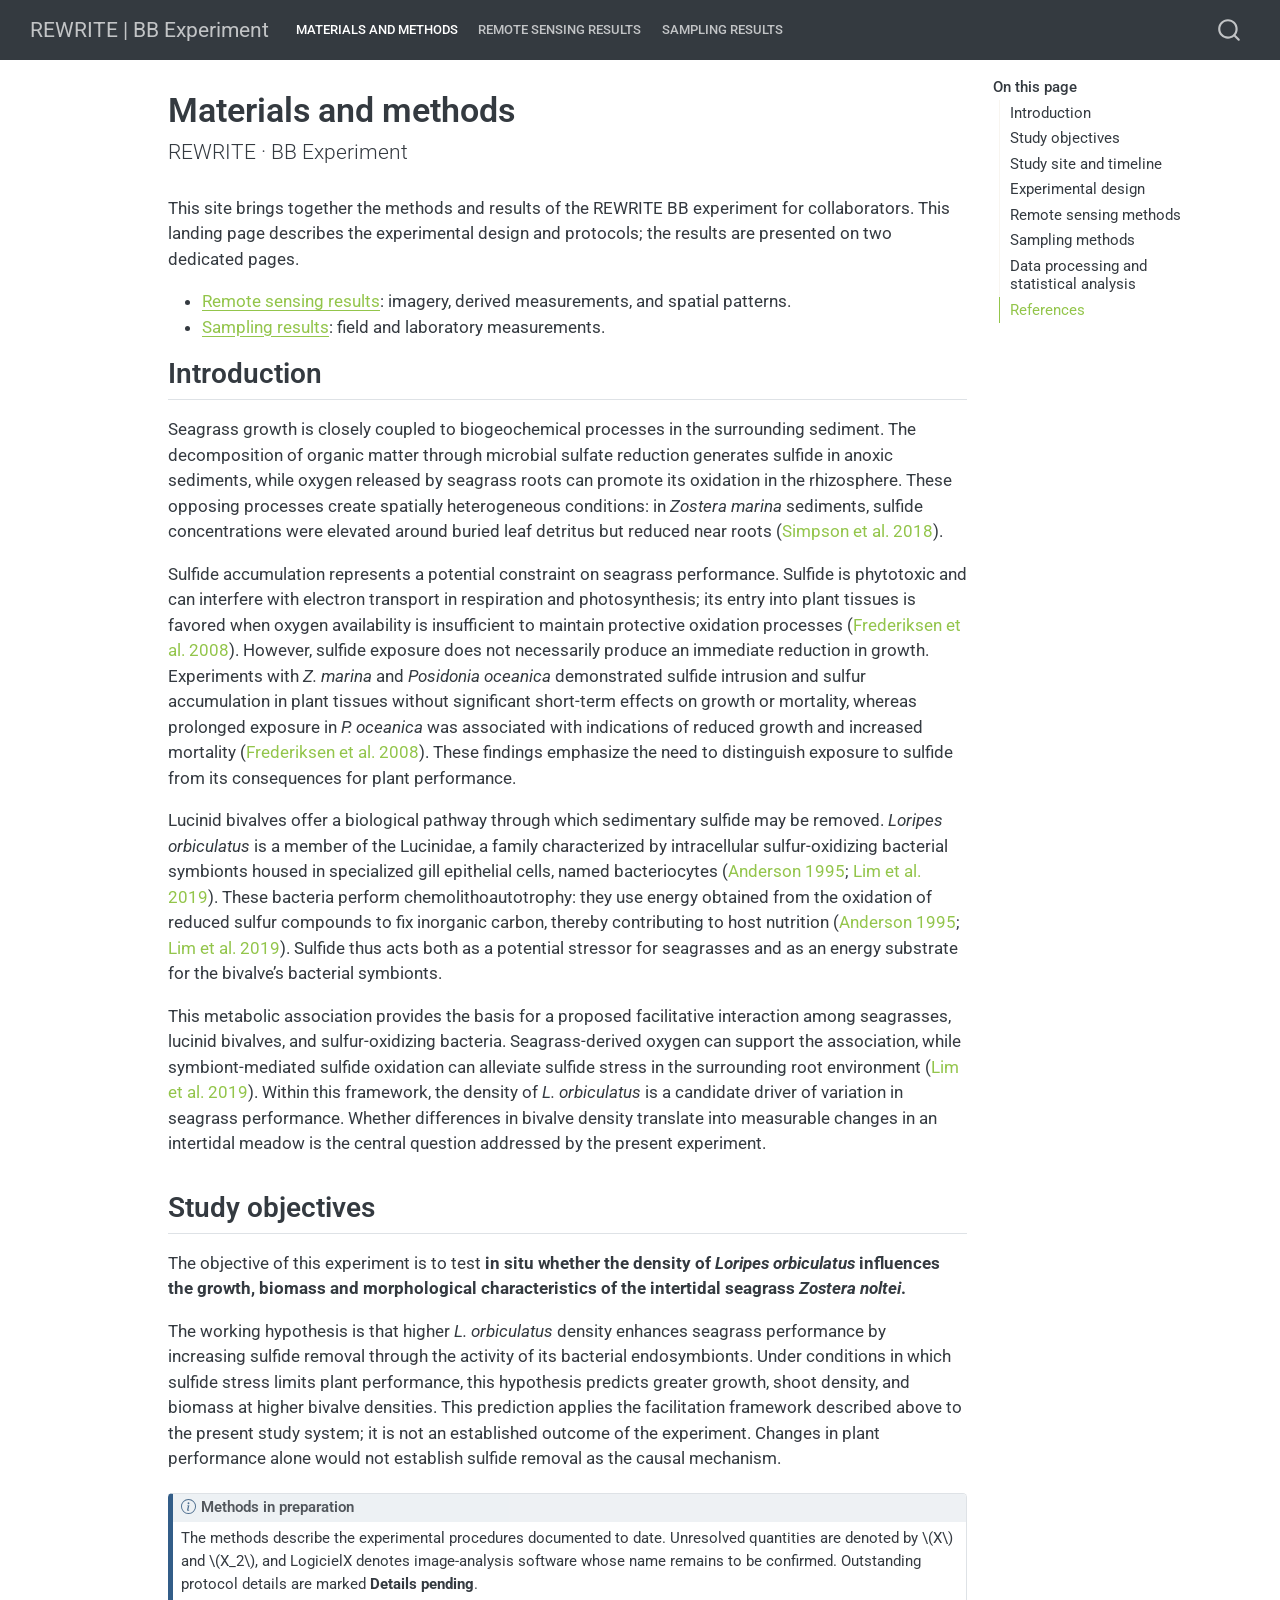
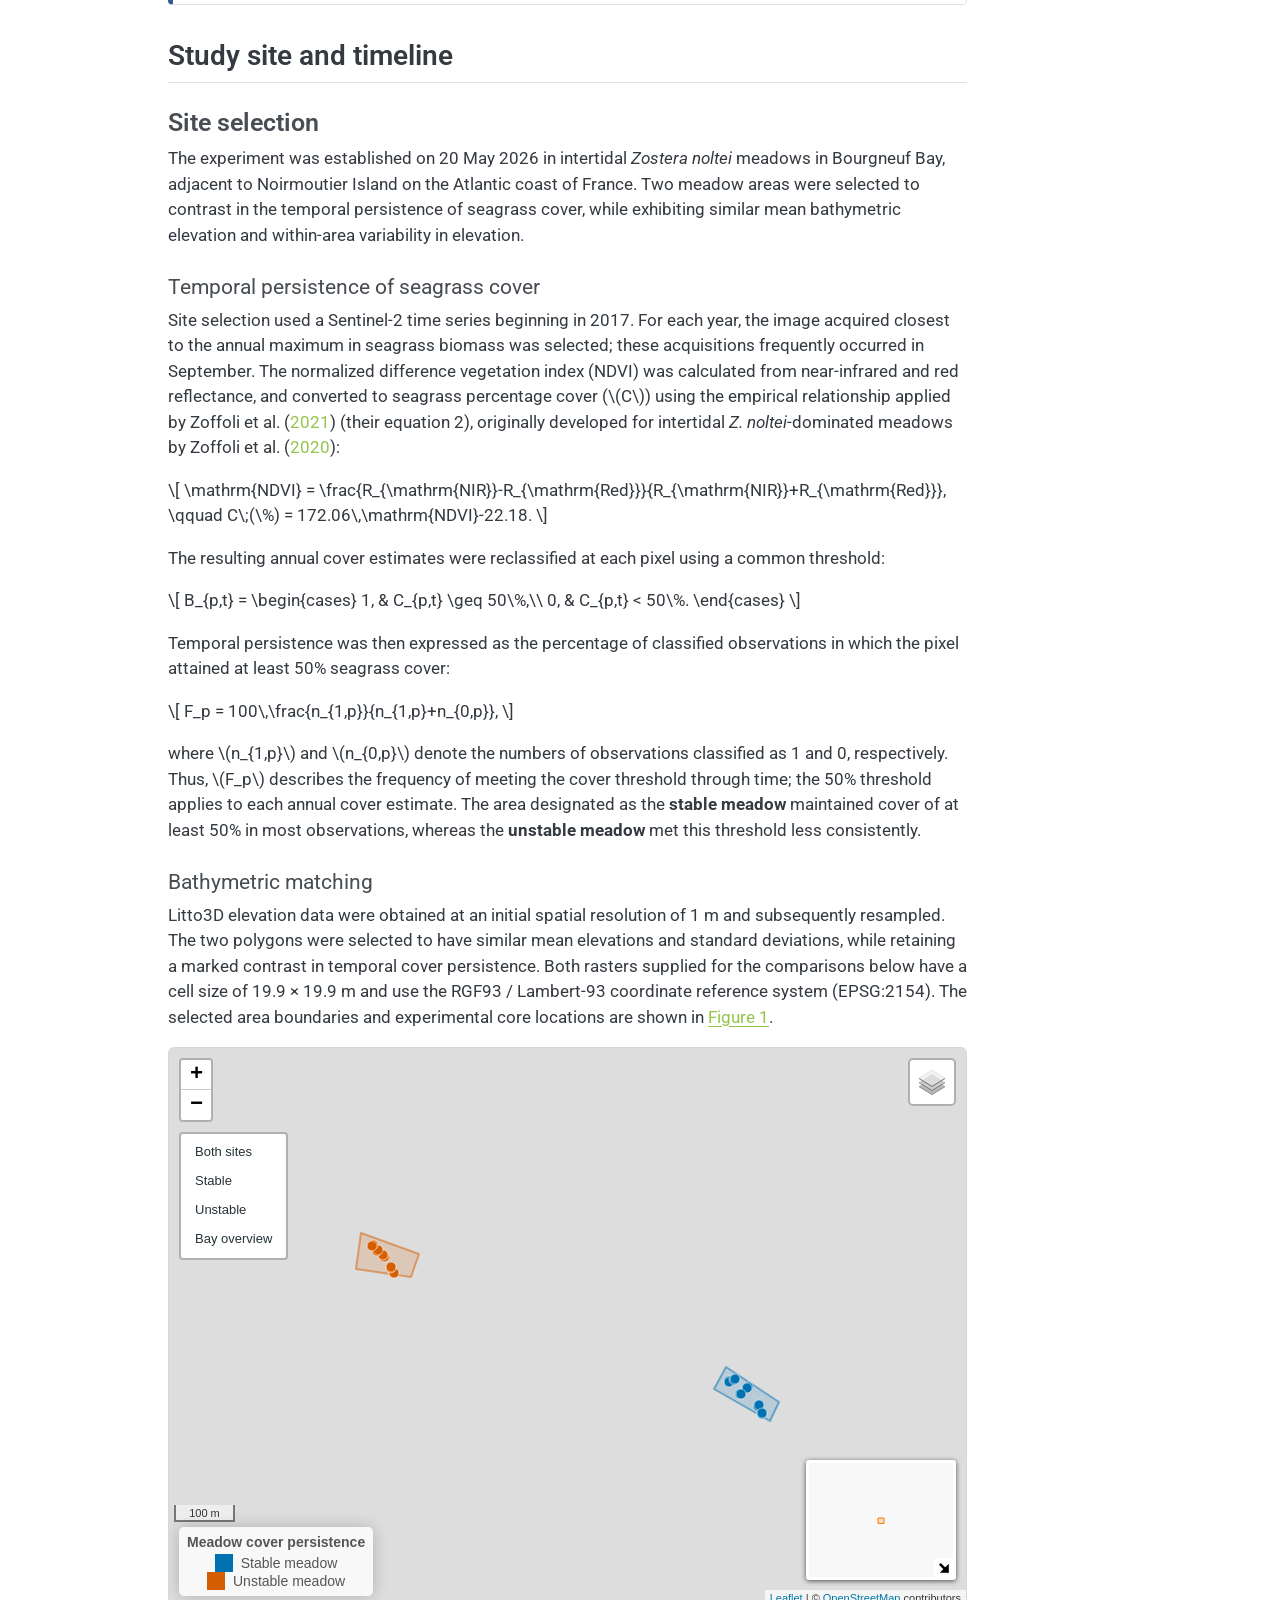
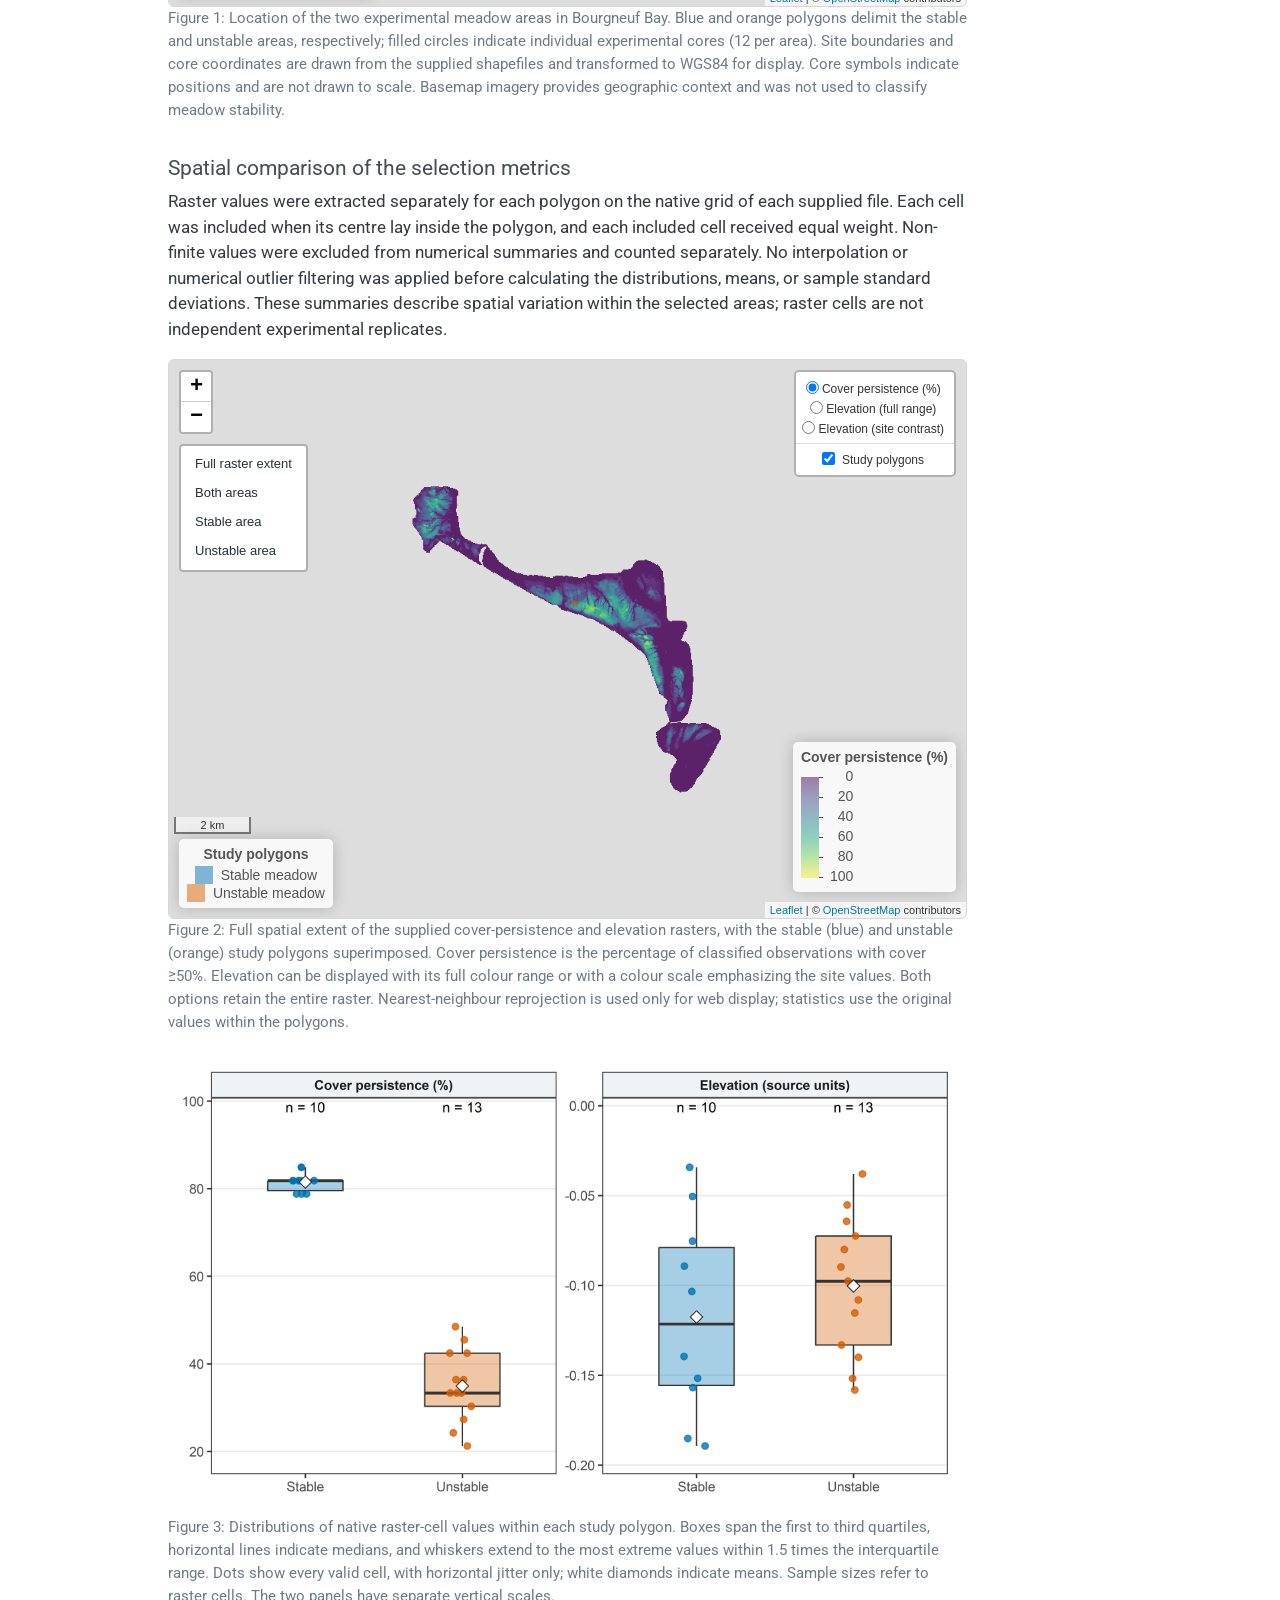
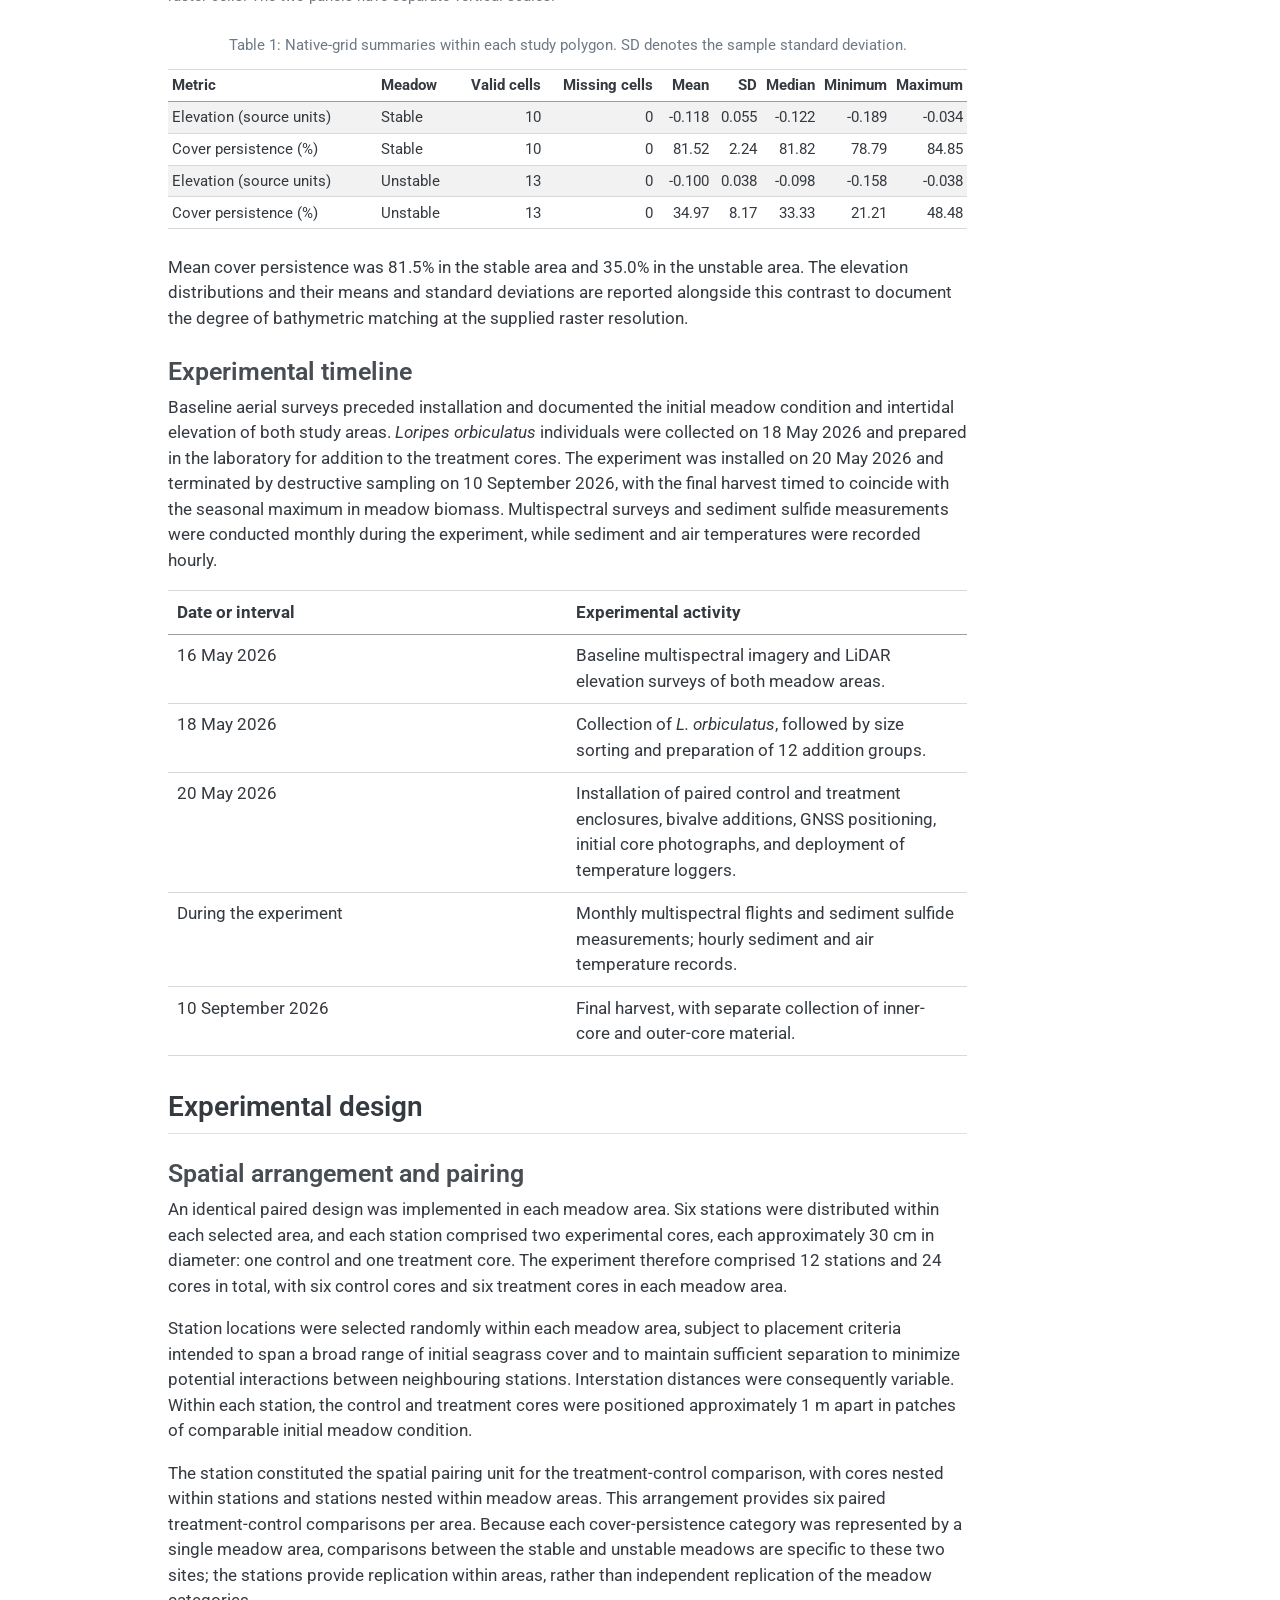
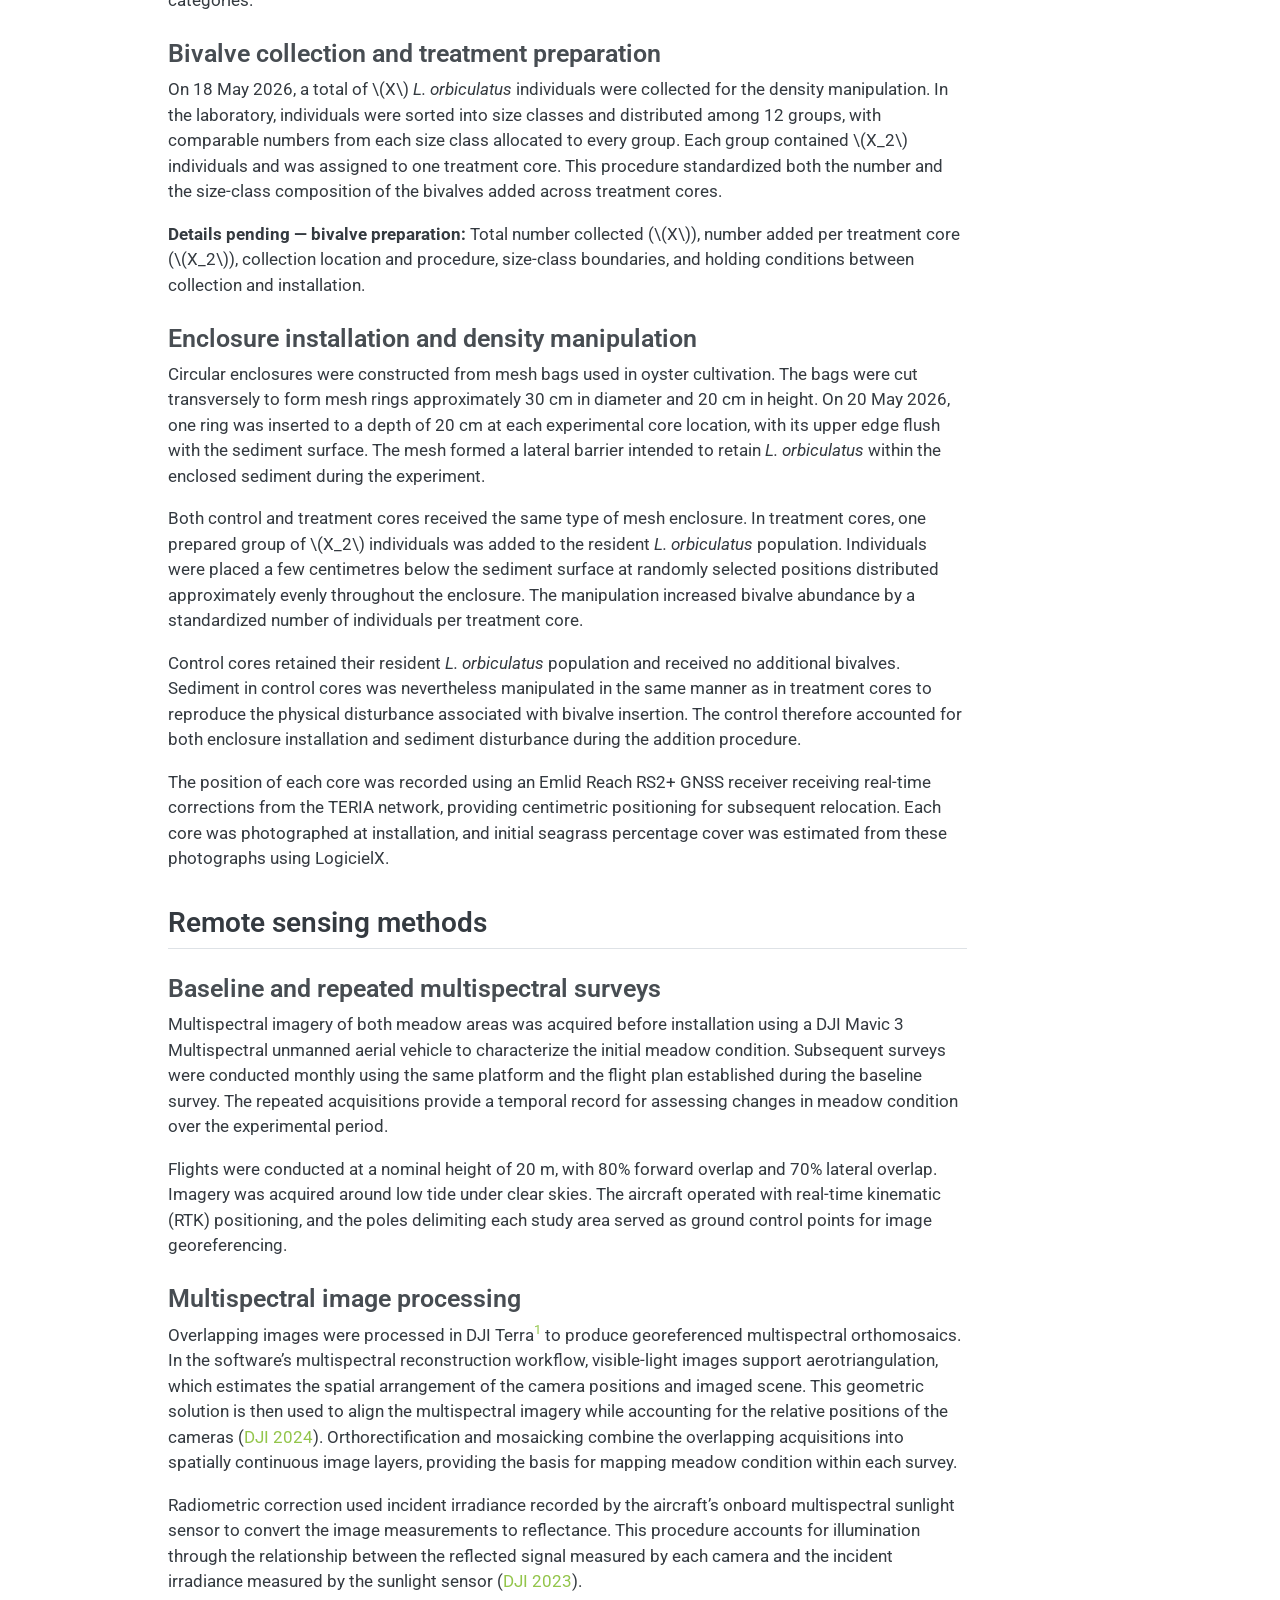
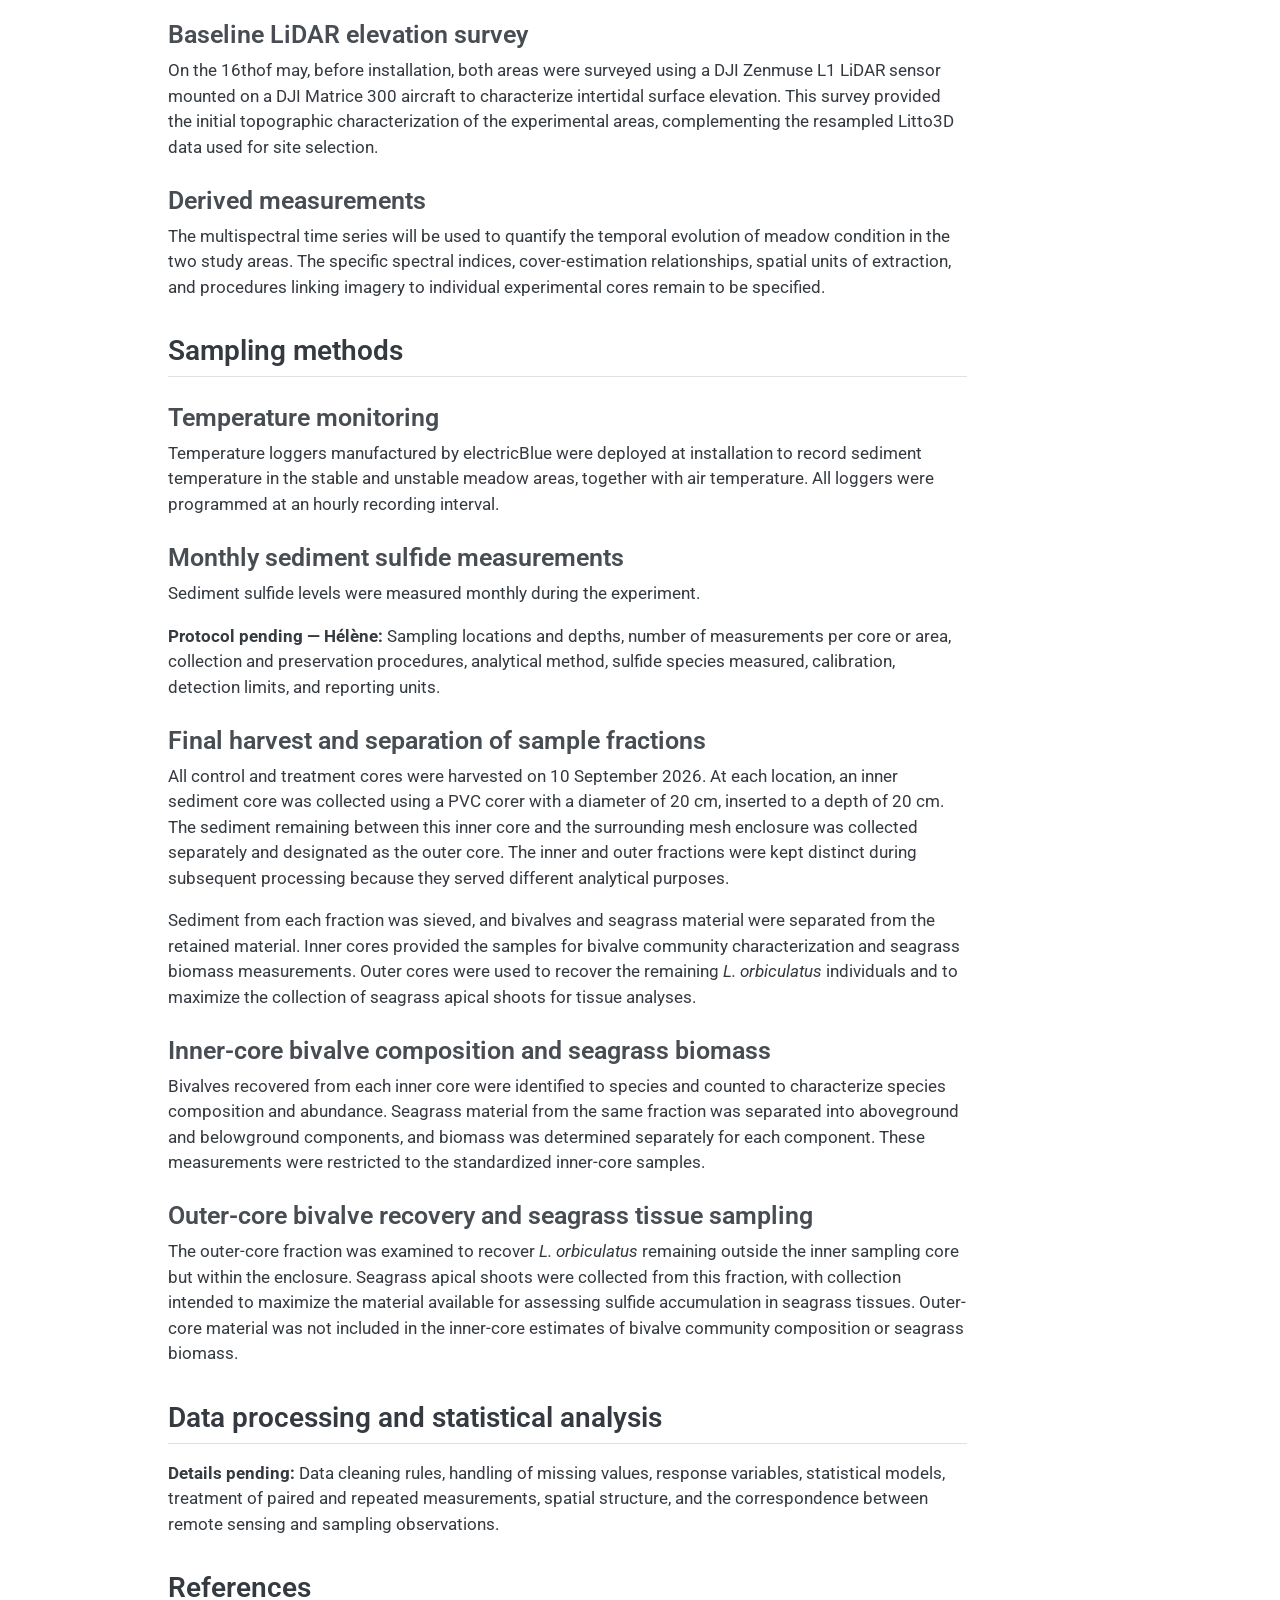
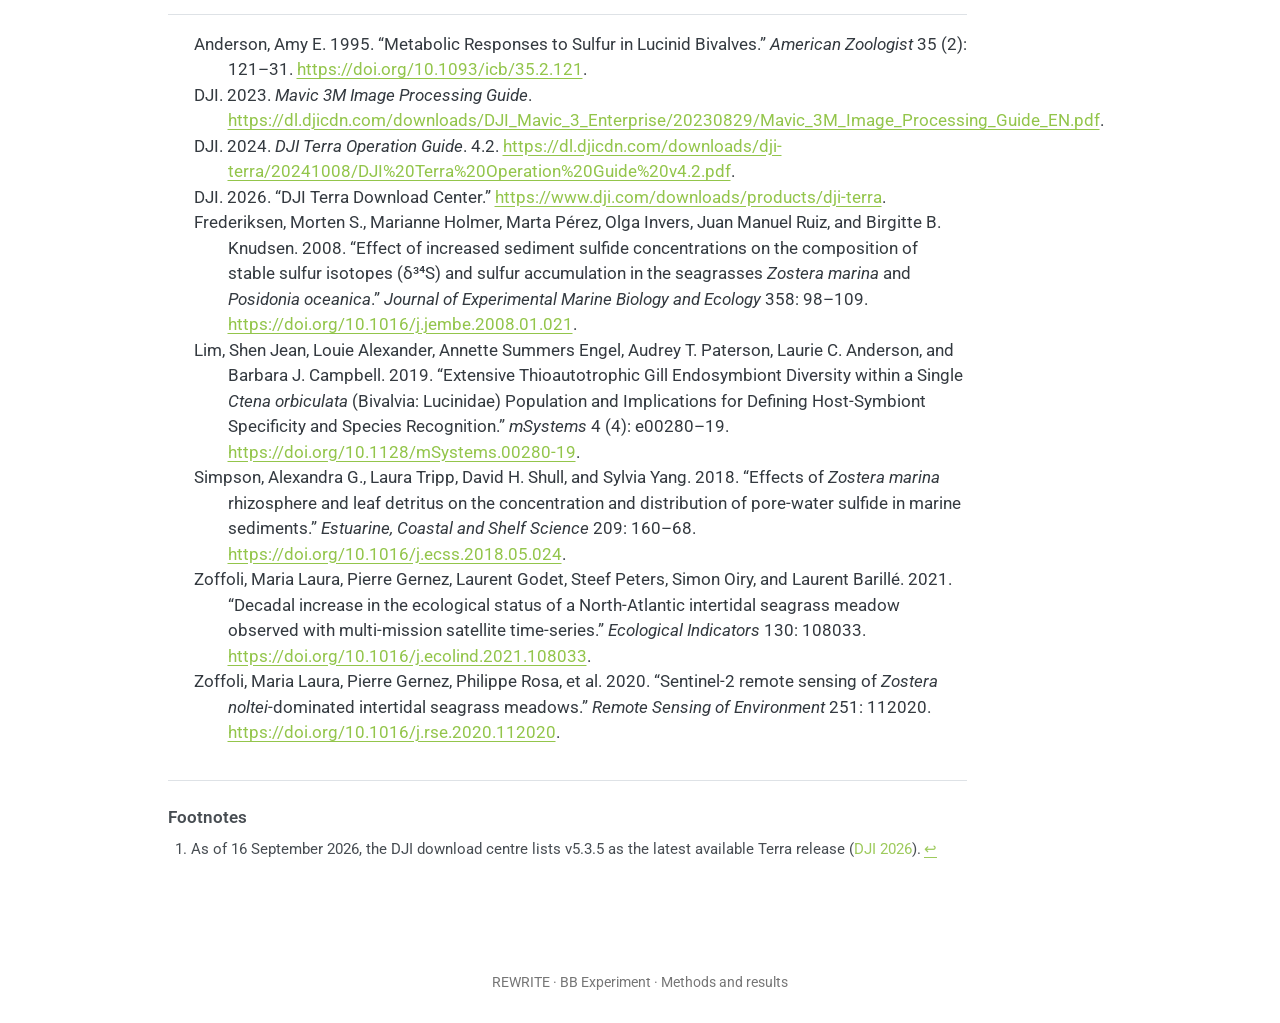
==== docs/index.html @ 961de361 "Add initial project structure and materials for BB Experiment - Created index.qmd for project overvi" ====
<!DOCTYPE html>
<html xmlns="http://www.w3.org/1999/xhtml" lang="en" xml:lang="en"><head>

<meta charset="utf-8">
<meta name="generator" content="quarto-1.10.18">

<meta name="viewport" content="width=device-width, initial-scale=1.0, user-scalable=yes">


<title>Materials and methods – REWRITE | BB Experiment</title>
<style>
/* Default styles provided by pandoc.
** See https://pandoc.org/MANUAL.html#variables-for-html for config info.
*/
span.smallcaps{font-variant: small-caps;}
div.columns{display: flex; gap: 1.5em;}
div.column{flex: auto;}
@media screen {
div.columns{gap: min(4vw, 1.5em);}
div.column{overflow-x: auto;}
}
div.hanging-indent{margin-left: 1.5em; text-indent: -1.5em;}
ul.task-list{list-style: none;}
ul.task-list li input[type="checkbox"] {
  width: 0.8em;
  margin: 0 0.8em 0.2em -1em; /* quarto-specific, see https://github.com/quarto-dev/quarto-cli/issues/4556 */ 
  vertical-align: middle;
}
/* CSS for citations */
div.csl-bib-body { }
div.csl-entry {
  clear: both;
}
.hanging-indent div.csl-entry {
  margin-left:2em;
  text-indent:-2em;
}
div.csl-left-margin {
  min-width:2em;
  float:left;
}
div.csl-right-inline {
  margin-left:2em;
  padding-left:1em;
}
div.csl-indent {
  margin-left: 2em;
}</style>


<script src="site_libs/quarto-nav/quarto-nav.js"></script>
<script src="site_libs/quarto-nav/headroom.min.js"></script>
<script src="site_libs/clipboard/clipboard.min.js"></script>
<script src="site_libs/quarto-search/autocomplete.umd.js"></script>
<script src="site_libs/quarto-search/fuse.min.js"></script>
<script src="site_libs/quarto-search/quarto-search.js"></script>
<meta name="quarto:offset" content="./">
<script src="site_libs/quarto-html/quarto.js" type="module"></script>
<script src="site_libs/quarto-html/tabsets/tabsets.js" type="module"></script>
<script src="site_libs/quarto-html/popper.min.js"></script>
<script src="site_libs/quarto-html/tippy.umd.min.js"></script>
<script src="site_libs/quarto-html/anchor.min.js"></script>
<link href="site_libs/quarto-html/tippy.css" rel="stylesheet">
<link href="site_libs/quarto-html/quarto-syntax-highlighting-64a204ab8560d761af7679ceaba22944.css" rel="stylesheet" id="quarto-text-highlighting-styles">
<script src="site_libs/bootstrap/bootstrap.min.js"></script>
<link href="site_libs/bootstrap/bootstrap-icons.css" rel="stylesheet">
<link href="site_libs/bootstrap/bootstrap-bcaea1afbde5c3fcfe46a7eae4a52071.min.css" rel="stylesheet" append-hash="true" id="quarto-bootstrap" data-mode="light">
<script id="quarto-search-options" type="application/json">{
  "location": "navbar",
  "copy-button": false,
  "collapse-after": 3,
  "panel-placement": "end",
  "type": "overlay",
  "limit": 50,
  "keyboard-shortcut": [
    "f",
    "/",
    "s"
  ],
  "show-item-context": false,
  "language": {
    "search-no-results-text": "No results",
    "search-matching-documents-text": "matching documents",
    "search-copy-link-title": "Copy link to search",
    "search-hide-matches-text": "Hide additional matches",
    "search-more-match-text": "more match in this document",
    "search-more-matches-text": "more matches in this document",
    "search-clear-button-title": "Clear",
    "search-text-placeholder": "",
    "search-detached-cancel-button-title": "Cancel",
    "search-submit-button-title": "Submit",
    "search-label": "Search"
  }
}</script>
<script src="site_libs/htmlwidgets-1.6.4/htmlwidgets.js"></script>

<script src="site_libs/jquery-3.6.0/jquery-3.6.0.min.js"></script>

<link href="site_libs/leaflet-1.3.1/leaflet.css" rel="stylesheet">

<script src="site_libs/leaflet-1.3.1/leaflet.js"></script>

<link href="site_libs/leafletfix-1.0.0/leafletfix.css" rel="stylesheet">

<script src="site_libs/proj4-2.6.2/proj4.min.js"></script>

<script src="site_libs/Proj4Leaflet-1.0.1/proj4leaflet.js"></script>

<link href="site_libs/rstudio_leaflet-1.3.1/rstudio_leaflet.css" rel="stylesheet">

<script src="site_libs/leaflet-binding-2.2.3/leaflet.js"></script>

<script src="site_libs/leaflet-providers-3.0.0/leaflet-providers.js"></script>

<script src="site_libs/leaflet-providers-plugin-2.2.3/leaflet-providers-plugin.js"></script>

<link href="site_libs/leaflet-minimap-3.3.1/Control.MiniMap.min.css" rel="stylesheet">

<script src="site_libs/leaflet-minimap-3.3.1/Control.MiniMap.min.js"></script>

<script src="site_libs/leaflet-minimap-3.3.1/Minimap-binding.js"></script>


  <script src="https://cdnjs.cloudflare.com/polyfill/v3/polyfill.min.js?features=es6"></script>
  <script defer="" src="https://cdn.jsdelivr.net/npm/mathjax@4/tex-chtml.js" type="text/javascript"></script>

<script type="text/javascript">
const typesetMath = (el) => {
  if (window.MathJax) {
    // MathJax Typeset
    window.MathJax.typeset([el]);
  } else if (window.katex) {
    // KaTeX Render
    var mathElements = el.getElementsByClassName("math");
    var macros = [];
    for (var i = 0; i < mathElements.length; i++) {
      var texText = mathElements[i].firstChild;
      if (mathElements[i].tagName == "SPAN" && texText && texText.data) {
        window.katex.render(texText.data, mathElements[i], {
          displayMode: mathElements[i].classList.contains('display'),
          throwOnError: false,
          macros: macros,
          fleqn: false
        });
      }
    }
  }
}
window.Quarto = {
  typesetMath
};
</script>

<link rel="stylesheet" href="styles.css">
</head>

<body class="nav-fixed quarto-light">

<div id="quarto-search-results"></div>
  <header id="quarto-header" class="headroom fixed-top">
    <nav class="navbar navbar-expand-lg " data-bs-theme="dark">
      <div class="navbar-container container-fluid">
      <div class="navbar-brand-container mx-auto">
    <a class="navbar-brand" href="./index.html">
    <span class="navbar-title">REWRITE | BB Experiment</span>
    </a>
  </div>
            <div id="quarto-search" class="" title="Search"></div>
          <button class="navbar-toggler" type="button" data-bs-toggle="collapse" data-bs-target="#navbarCollapse" aria-controls="navbarCollapse" role="menu" aria-expanded="false" aria-label="Toggle navigation" onclick="if (window.quartoToggleHeadroom) { window.quartoToggleHeadroom(); }">
  <span class="navbar-toggler-icon"></span>
</button>
          <div class="collapse navbar-collapse" id="navbarCollapse">
            <ul class="navbar-nav navbar-nav-scroll me-auto">
  <li class="nav-item">
    <a class="nav-link active" href="./index.html" aria-current="page"> 
<span class="menu-text">Materials and methods</span></a>
  </li>  
  <li class="nav-item">
    <a class="nav-link" href="./remote-sensing.html"> 
<span class="menu-text">Remote sensing results</span></a>
  </li>  
  <li class="nav-item">
    <a class="nav-link" href="./sampling.html"> 
<span class="menu-text">Sampling results</span></a>
  </li>  
</ul>
          </div> <!-- /navcollapse -->
            <div class="quarto-navbar-tools">
</div>
      </div> <!-- /container-fluid -->
    </nav>
</header>
<!-- content -->
<div id="quarto-content" class="quarto-container page-columns page-rows-contents page-layout-article page-navbar">
<!-- sidebar -->
<!-- margin-sidebar -->
    <div id="quarto-margin-sidebar" class="sidebar margin-sidebar">
        <nav id="TOC" role="doc-toc" class="toc-active">
    <h2 id="toc-title">On this page</h2>
   
  <ul>
  <li><a href="#introduction" id="toc-introduction" class="nav-link active" data-scroll-target="#introduction">Introduction</a></li>
  <li><a href="#study-objectives" id="toc-study-objectives" class="nav-link" data-scroll-target="#study-objectives">Study objectives</a></li>
  <li><a href="#study-site-and-timeline" id="toc-study-site-and-timeline" class="nav-link" data-scroll-target="#study-site-and-timeline">Study site and timeline</a>
  <ul class="collapse">
  <li><a href="#site-selection" id="toc-site-selection" class="nav-link" data-scroll-target="#site-selection">Site selection</a></li>
  <li><a href="#experimental-timeline" id="toc-experimental-timeline" class="nav-link" data-scroll-target="#experimental-timeline">Experimental timeline</a></li>
  </ul></li>
  <li><a href="#experimental-design" id="toc-experimental-design" class="nav-link" data-scroll-target="#experimental-design">Experimental design</a>
  <ul class="collapse">
  <li><a href="#spatial-arrangement-and-pairing" id="toc-spatial-arrangement-and-pairing" class="nav-link" data-scroll-target="#spatial-arrangement-and-pairing">Spatial arrangement and pairing</a></li>
  <li><a href="#bivalve-collection-and-treatment-preparation" id="toc-bivalve-collection-and-treatment-preparation" class="nav-link" data-scroll-target="#bivalve-collection-and-treatment-preparation">Bivalve collection and treatment preparation</a></li>
  <li><a href="#enclosure-installation-and-density-manipulation" id="toc-enclosure-installation-and-density-manipulation" class="nav-link" data-scroll-target="#enclosure-installation-and-density-manipulation">Enclosure installation and density manipulation</a></li>
  </ul></li>
  <li><a href="#remote-sensing-methods" id="toc-remote-sensing-methods" class="nav-link" data-scroll-target="#remote-sensing-methods">Remote sensing methods</a>
  <ul class="collapse">
  <li><a href="#baseline-and-repeated-multispectral-surveys" id="toc-baseline-and-repeated-multispectral-surveys" class="nav-link" data-scroll-target="#baseline-and-repeated-multispectral-surveys">Baseline and repeated multispectral surveys</a></li>
  <li><a href="#multispectral-image-processing" id="toc-multispectral-image-processing" class="nav-link" data-scroll-target="#multispectral-image-processing">Multispectral image processing</a></li>
  <li><a href="#baseline-lidar-elevation-survey" id="toc-baseline-lidar-elevation-survey" class="nav-link" data-scroll-target="#baseline-lidar-elevation-survey">Baseline LiDAR elevation survey</a></li>
  <li><a href="#derived-measurements" id="toc-derived-measurements" class="nav-link" data-scroll-target="#derived-measurements">Derived measurements</a></li>
  </ul></li>
  <li><a href="#sampling-methods" id="toc-sampling-methods" class="nav-link" data-scroll-target="#sampling-methods">Sampling methods</a>
  <ul class="collapse">
  <li><a href="#temperature-monitoring" id="toc-temperature-monitoring" class="nav-link" data-scroll-target="#temperature-monitoring">Temperature monitoring</a></li>
  <li><a href="#monthly-sediment-sulfide-measurements" id="toc-monthly-sediment-sulfide-measurements" class="nav-link" data-scroll-target="#monthly-sediment-sulfide-measurements">Monthly sediment sulfide measurements</a></li>
  <li><a href="#final-harvest-and-separation-of-sample-fractions" id="toc-final-harvest-and-separation-of-sample-fractions" class="nav-link" data-scroll-target="#final-harvest-and-separation-of-sample-fractions">Final harvest and separation of sample fractions</a></li>
  <li><a href="#inner-core-bivalve-composition-and-seagrass-biomass" id="toc-inner-core-bivalve-composition-and-seagrass-biomass" class="nav-link" data-scroll-target="#inner-core-bivalve-composition-and-seagrass-biomass">Inner-core bivalve composition and seagrass biomass</a></li>
  <li><a href="#outer-core-bivalve-recovery-and-seagrass-tissue-sampling" id="toc-outer-core-bivalve-recovery-and-seagrass-tissue-sampling" class="nav-link" data-scroll-target="#outer-core-bivalve-recovery-and-seagrass-tissue-sampling">Outer-core bivalve recovery and seagrass tissue sampling</a></li>
  </ul></li>
  <li><a href="#data-processing-and-statistical-analysis" id="toc-data-processing-and-statistical-analysis" class="nav-link" data-scroll-target="#data-processing-and-statistical-analysis">Data processing and statistical analysis</a></li>
  <li><a href="#references" id="toc-references" class="nav-link" data-scroll-target="#references">References</a></li>
  </ul>
</nav>
    </div>
<!-- main -->
<main class="content" id="quarto-document-content">

<header id="title-block-header" class="quarto-title-block default">
<div class="quarto-title">
<h1 class="title">Materials and methods</h1>
<p class="subtitle lead">REWRITE · BB Experiment</p>
</div>



<div class="quarto-title-meta">

    
  
    
  </div>
  


</header>


<p>This site brings together the methods and results of the REWRITE BB experiment for collaborators. This landing page describes the experimental design and protocols; the results are presented on two dedicated pages.</p>
<ul>
<li><a href="./remote-sensing.html">Remote sensing results</a>: imagery, derived measurements, and spatial patterns.</li>
<li><a href="./sampling.html">Sampling results</a>: field and laboratory measurements.</li>
</ul>
<section id="introduction" class="level2">
<h2 class="anchored" data-anchor-id="introduction">Introduction</h2>
<p>Seagrass growth is closely coupled to biogeochemical processes in the surrounding sediment. The decomposition of organic matter through microbial sulfate reduction generates sulfide in anoxic sediments, while oxygen released by seagrass roots can promote its oxidation in the rhizosphere. These opposing processes create spatially heterogeneous conditions: in <em>Zostera marina</em> sediments, sulfide concentrations were elevated around buried leaf detritus but reduced near roots <span class="citation" data-cites="Simpson2018">(<a href="#ref-Simpson2018" role="doc-biblioref">Simpson et al. 2018</a>)</span>.</p>
<p>Sulfide accumulation represents a potential constraint on seagrass performance. Sulfide is phytotoxic and can interfere with electron transport in respiration and photosynthesis; its entry into plant tissues is favored when oxygen availability is insufficient to maintain protective oxidation processes <span class="citation" data-cites="Frederiksen2008">(<a href="#ref-Frederiksen2008" role="doc-biblioref">Frederiksen et al. 2008</a>)</span>. However, sulfide exposure does not necessarily produce an immediate reduction in growth. Experiments with <em>Z. marina</em> and <em>Posidonia oceanica</em> demonstrated sulfide intrusion and sulfur accumulation in plant tissues without significant short-term effects on growth or mortality, whereas prolonged exposure in <em>P. oceanica</em> was associated with indications of reduced growth and increased mortality <span class="citation" data-cites="Frederiksen2008">(<a href="#ref-Frederiksen2008" role="doc-biblioref">Frederiksen et al. 2008</a>)</span>. These findings emphasize the need to distinguish exposure to sulfide from its consequences for plant performance.</p>
<p>Lucinid bivalves offer a biological pathway through which sedimentary sulfide may be removed. <em>Loripes orbiculatus</em> is a member of the Lucinidae, a family characterized by intracellular sulfur-oxidizing bacterial symbionts housed in specialized gill epithelial cells, named bacteriocytes <span class="citation" data-cites="Anderson1995 Lim2019">(<a href="#ref-Anderson1995" role="doc-biblioref">Anderson 1995</a>; <a href="#ref-Lim2019" role="doc-biblioref">Lim et al. 2019</a>)</span>. These bacteria perform chemolithoautotrophy: they use energy obtained from the oxidation of reduced sulfur compounds to fix inorganic carbon, thereby contributing to host nutrition <span class="citation" data-cites="Anderson1995 Lim2019">(<a href="#ref-Anderson1995" role="doc-biblioref">Anderson 1995</a>; <a href="#ref-Lim2019" role="doc-biblioref">Lim et al. 2019</a>)</span>. Sulfide thus acts both as a potential stressor for seagrasses and as an energy substrate for the bivalve’s bacterial symbionts.</p>
<p>This metabolic association provides the basis for a proposed facilitative interaction among seagrasses, lucinid bivalves, and sulfur-oxidizing bacteria. Seagrass-derived oxygen can support the association, while symbiont-mediated sulfide oxidation can alleviate sulfide stress in the surrounding root environment <span class="citation" data-cites="Lim2019">(<a href="#ref-Lim2019" role="doc-biblioref">Lim et al. 2019</a>)</span>. Within this framework, the density of <em>L. orbiculatus</em> is a candidate driver of variation in seagrass performance. Whether differences in bivalve density translate into measurable changes in an intertidal meadow is the central question addressed by the present experiment.</p>
</section>
<section id="study-objectives" class="level2">
<h2 class="anchored" data-anchor-id="study-objectives">Study objectives</h2>
<p>The objective of this experiment is to test <strong>in situ whether the density of <em>Loripes orbiculatus</em> influences the growth, biomass and morphological characteristics of the intertidal seagrass <em>Zostera noltei</em>.</strong></p>
<p>The working hypothesis is that higher <em>L. orbiculatus</em> density enhances seagrass performance by increasing sulfide removal through the activity of its bacterial endosymbionts. Under conditions in which sulfide stress limits plant performance, this hypothesis predicts greater growth, shoot density, and biomass at higher bivalve densities. This prediction applies the facilitation framework described above to the present study system; it is not an established outcome of the experiment. Changes in plant performance alone would not establish sulfide removal as the causal mechanism.</p>
<div class="callout callout-style-default callout-note callout-titled">
<div class="callout-header d-flex align-content-center">
<div class="callout-icon-container">
<i class="callout-icon"></i>
</div>
<div class="callout-title-container flex-fill">
<span class="screen-reader-only">Note</span>Methods in preparation
</div>
</div>
<div class="callout-body-container callout-body">
<p>The methods describe the experimental procedures documented to date. Unresolved quantities are denoted by <span class="math inline">\(X\)</span> and <span class="math inline">\(X_2\)</span>, and LogicielX denotes image-analysis software whose name remains to be confirmed. Outstanding protocol details are marked <strong>Details pending</strong>.</p>
</div>
</div>
</section>
<section id="study-site-and-timeline" class="level2">
<h2 class="anchored" data-anchor-id="study-site-and-timeline">Study site and timeline</h2>
<section id="site-selection" class="level3">
<h3 class="anchored" data-anchor-id="site-selection">Site selection</h3>
<p>The experiment was established on 20 May 2026 in intertidal <em>Zostera noltei</em> meadows in Bourgneuf Bay, adjacent to Noirmoutier Island on the Atlantic coast of France. Two meadow areas were selected to contrast in the temporal persistence of seagrass cover, while exhibiting similar mean bathymetric elevation and within-area variability in elevation.</p>
<section id="temporal-persistence-of-seagrass-cover" class="level4">
<h4 class="anchored" data-anchor-id="temporal-persistence-of-seagrass-cover">Temporal persistence of seagrass cover</h4>
<p>Site selection used a Sentinel-2 time series beginning in 2017. For each year, the image acquired closest to the annual maximum in seagrass biomass was selected; these acquisitions frequently occurred in September. The normalized difference vegetation index (NDVI) was calculated from near-infrared and red reflectance, and converted to seagrass percentage cover (<span class="math inline">\(C\)</span>) using the empirical relationship applied by <span class="citation" data-cites="Zoffoli2021">Zoffoli et al. (<a href="#ref-Zoffoli2021" role="doc-biblioref">2021</a>)</span> (their equation 2), originally developed for intertidal <em>Z. noltei</em>-dominated meadows by <span class="citation" data-cites="Zoffoli2020">Zoffoli et al. (<a href="#ref-Zoffoli2020" role="doc-biblioref">2020</a>)</span>:</p>
<p><span class="math display">\[
\mathrm{NDVI} = \frac{R_{\mathrm{NIR}}-R_{\mathrm{Red}}}{R_{\mathrm{NIR}}+R_{\mathrm{Red}}},
\qquad C\;(\%) = 172.06\,\mathrm{NDVI}-22.18.
\]</span></p>
<p>The resulting annual cover estimates were reclassified at each pixel using a common threshold:</p>
<p><span class="math display">\[
B_{p,t} =
\begin{cases}
1, &amp; C_{p,t} \geq 50\%,\\
0, &amp; C_{p,t} &lt; 50\%.
\end{cases}
\]</span></p>
<p>Temporal persistence was then expressed as the percentage of classified observations in which the pixel attained at least 50% seagrass cover:</p>
<p><span class="math display">\[
F_p = 100\,\frac{n_{1,p}}{n_{1,p}+n_{0,p}},
\]</span></p>
<p>where <span class="math inline">\(n_{1,p}\)</span> and <span class="math inline">\(n_{0,p}\)</span> denote the numbers of observations classified as 1 and 0, respectively. Thus, <span class="math inline">\(F_p\)</span> describes the frequency of meeting the cover threshold through time; the 50% threshold applies to each annual cover estimate. The area designated as the <strong>stable meadow</strong> maintained cover of at least 50% in most observations, whereas the <strong>unstable meadow</strong> met this threshold less consistently.</p>
</section>
<section id="bathymetric-matching" class="level4">
<h4 class="anchored" data-anchor-id="bathymetric-matching">Bathymetric matching</h4>
<p>Litto3D elevation data were obtained at an initial spatial resolution of 1 m and subsequently resampled. The two polygons were selected to have similar mean elevations and standard deviations, while retaining a marked contrast in temporal cover persistence. Both rasters supplied for the comparisons below have a cell size of 19.9 × 19.9 m and use the RGF93 / Lambert-93 coordinate reference system (EPSG:2154). The selected area boundaries and experimental core locations are shown in <a href="#fig-study-sites" class="quarto-xref">Figure&nbsp;1</a>.</p>
<div class="cell">
<div id="fig-study-sites" class="cell-output-display quarto-float quarto-figure quarto-figure-center anchored">
<figure class="quarto-float quarto-float-fig figure">
<div aria-describedby="fig-study-sites-caption-0ceaefa1-69ba-4598-a22c-09a6ac19f8ca">
<div id="experiment-site-map" style="width:100%;height:560px;" class="leaflet html-widget"></div>
<script type="application/json" data-for="experiment-site-map">{"x":{"options":{"maxZoom":22,"crs":{"crsClass":"L.CRS.EPSG3857","code":null,"proj4def":null,"projectedBounds":null,"options":{}},"scrollWheelZoom":false},"calls":[{"method":"addProviderTiles","args":["OpenStreetMap",null,"Map",{"errorTileUrl":"","noWrap":false,"detectRetina":false,"maxZoom":22,"maxNativeZoom":19}]},{"method":"addProviderTiles","args":["Esri.WorldImagery",null,"Satellite",{"errorTileUrl":"","noWrap":false,"detectRetina":false,"maxZoom":22,"maxNativeZoom":19}]},{"method":"addPolygons","args":[[[[{"lng":[-2.178902087964893,-2.180084166699358,-2.179965958825911,-2.17872858931193,-2.178902087964893],"lat":[46.96134593817514,46.96146795920579,46.96198845516466,46.96169102890246,46.96134593817514]}]],[[{"lng":[-2.172393028610922,-2.172137547077989,-2.17100122623002,-2.171195697247627,-2.172393028610922],"lat":[46.9597034207078,46.96002753907048,46.95952038916181,46.95923821552843,46.9597034207078]}]]],null,"Meadow areas",{"interactive":true,"className":"","stroke":true,"color":["#D55E00","#0072B2"],"weight":2,"opacity":0.5,"fill":true,"fillColor":["#D55E00","#0072B2"],"fillOpacity":0.16,"smoothFactor":1,"noClip":false},["<strong>Unstable meadow<\/strong><br>Seagrass cover reached at least 50% inconsistently through the Sentinel-2 time series.","<strong>Stable meadow<\/strong><br>Seagrass cover reached at least 50% in most observations of the Sentinel-2 time series."],null,["Unstable meadow","Stable meadow"],{"interactive":false,"permanent":false,"direction":"auto","opacity":1,"offset":[0,0],"textsize":"10px","textOnly":false,"className":"","sticky":true},null]},{"method":"addCircleMarkers","args":[[46.95983356,46.95981844,46.95984133,46.95985525,46.95973292,46.9597249,46.95963084,46.95964147,46.95946362,46.95947471,46.95934435,46.95935788,46.96140081,46.96141214,46.9614822,46.96149194,46.96164254,46.96163528,46.96166669,46.96167572,46.96172779,46.96173793,46.96182282,46.96180951],[-2.17207558,-2.17207044,-2.17196299,-2.17195368,-2.17166456,-2.1716786,-2.17183497,-2.17181964,-2.1714427,-2.17143175,-2.17136803,-2.17135731,-2.17926391,-2.17926461,-2.17932463,-2.17931724,-2.17946273,-2.1794675,-2.17949774,-2.17948881,-2.17962051,-2.17961659,-2.17972377,-2.17972505],5,null,"Cores",{"interactive":true,"className":"","stroke":true,"color":"#ffffff","weight":1,"opacity":0.5,"fill":true,"fillColor":["#0072B2","#0072B2","#0072B2","#0072B2","#0072B2","#0072B2","#0072B2","#0072B2","#0072B2","#0072B2","#0072B2","#0072B2","#D55E00","#D55E00","#D55E00","#D55E00","#D55E00","#D55E00","#D55E00","#D55E00","#D55E00","#D55E00","#D55E00","#D55E00"],"fillOpacity":1},null,null,["<strong>1NS<\/strong><br>Stable meadow<br>Experimental core<br>Latitude: 46.959834<br>Longitude: -2.172076","<strong>1AS<\/strong><br>Stable meadow<br>Experimental core<br>Latitude: 46.959818<br>Longitude: -2.172070","<strong>2NS<\/strong><br>Stable meadow<br>Experimental core<br>Latitude: 46.959841<br>Longitude: -2.171963","<strong>2AS<\/strong><br>Stable meadow<br>Experimental core<br>Latitude: 46.959855<br>Longitude: -2.171954","<strong>3NS<\/strong><br>Stable meadow<br>Experimental core<br>Latitude: 46.959733<br>Longitude: -2.171665","<strong>3AS<\/strong><br>Stable meadow<br>Experimental core<br>Latitude: 46.959725<br>Longitude: -2.171679","<strong>4NS<\/strong><br>Stable meadow<br>Experimental core<br>Latitude: 46.959631<br>Longitude: -2.171835","<strong>4AS<\/strong><br>Stable meadow<br>Experimental core<br>Latitude: 46.959641<br>Longitude: -2.171820","<strong>5AS<\/strong><br>Stable meadow<br>Experimental core<br>Latitude: 46.959464<br>Longitude: -2.171443","<strong>5NS<\/strong><br>Stable meadow<br>Experimental core<br>Latitude: 46.959475<br>Longitude: -2.171432","<strong>6NS<\/strong><br>Stable meadow<br>Experimental core<br>Latitude: 46.959344<br>Longitude: -2.171368","<strong>6AS<\/strong><br>Stable meadow<br>Experimental core<br>Latitude: 46.959358<br>Longitude: -2.171357","<strong>1AU<\/strong><br>Unstable meadow<br>Experimental core<br>Latitude: 46.961401<br>Longitude: -2.179264","<strong>1NU<\/strong><br>Unstable meadow<br>Experimental core<br>Latitude: 46.961412<br>Longitude: -2.179265","<strong>2NU<\/strong><br>Unstable meadow<br>Experimental core<br>Latitude: 46.961482<br>Longitude: -2.179325","<strong>2AU<\/strong><br>Unstable meadow<br>Experimental core<br>Latitude: 46.961492<br>Longitude: -2.179317","<strong>3NU<\/strong><br>Unstable meadow<br>Experimental core<br>Latitude: 46.961643<br>Longitude: -2.179463","<strong>3AU<\/strong><br>Unstable meadow<br>Experimental core<br>Latitude: 46.961635<br>Longitude: -2.179467","<strong>4NU<\/strong><br>Unstable meadow<br>Experimental core<br>Latitude: 46.961667<br>Longitude: -2.179498","<strong>4AU<\/strong><br>Unstable meadow<br>Experimental core<br>Latitude: 46.961676<br>Longitude: -2.179489","<strong>5AU<\/strong><br>Unstable meadow<br>Experimental core<br>Latitude: 46.961728<br>Longitude: -2.179621<br><em>This identifier occurs at more than one location in the source file.<\/em>","<strong>5NU<\/strong><br>Unstable meadow<br>Experimental core<br>Latitude: 46.961738<br>Longitude: -2.179617<br><em>This identifier occurs at more than one location in the source file.<\/em>","<strong>5AU<\/strong><br>Unstable meadow<br>Experimental core<br>Latitude: 46.961823<br>Longitude: -2.179724<br><em>This identifier occurs at more than one location in the source file.<\/em>","<strong>5NU<\/strong><br>Unstable meadow<br>Experimental core<br>Latitude: 46.961810<br>Longitude: -2.179725<br><em>This identifier occurs at more than one location in the source file.<\/em>"],null,["Stable | 1NS","Stable | 1AS","Stable | 2NS","Stable | 2AS","Stable | 3NS","Stable | 3AS","Stable | 4NS","Stable | 4AS","Stable | 5AS","Stable | 5NS","Stable | 6NS","Stable | 6AS","Unstable | 1AU","Unstable | 1NU","Unstable | 2NU","Unstable | 2AU","Unstable | 3NU","Unstable | 3AU","Unstable | 4NU","Unstable | 4AU","Unstable | 5AU","Unstable | 5NU","Unstable | 5AU","Unstable | 5NU"],{"interactive":false,"permanent":false,"direction":"auto","opacity":1,"offset":[0,0],"textsize":"10px","textOnly":false,"className":"","sticky":true},null]},{"method":"addLayersControl","args":[["Map","Satellite"],["Meadow areas","Cores"],{"collapsed":true,"autoZIndex":true,"position":"topright"}]},{"method":"addLegend","args":[{"colors":["#0072B2","#D55E00"],"labels":["Stable meadow","Unstable meadow"],"na_color":null,"na_label":"NA","opacity":1,"position":"bottomleft","type":"unknown","title":"Meadow cover persistence","extra":null,"layerId":null,"className":"info legend","group":null}]},{"method":"addScaleBar","args":[{"maxWidth":100,"metric":true,"imperial":false,"updateWhenIdle":true,"position":"bottomleft"}]},{"method":"addMiniMap","args":[null,"OpenStreetMap","bottomright",150,120,19,19,-5,9,false,false,true,false,false,{"color":"#ff7800","weight":1,"clickable":false},{"color":"#000000","weight":1,"clickable":false,"opacity":0,"fillOpacity":0},{"hideText":"Hide MiniMap","showText":"Show MiniMap"},[]]}],"limits":{"lat":[46.95923821552843,46.96198845516466],"lng":[-2.180084166699358,-2.17100122623002]},"fitBounds":[46.95923821552843,-2.180084166699358,46.96198845516466,-2.17100122623002,[]]},"evals":[],"jsHooks":{"render":[{"code":"function(el, x, data) {\n  return (function(el, x, data) {\n    var map = this;\n    el.setAttribute('role', 'region');\n    el.setAttribute('aria-label', 'Interactive map of the Bourgneuf Bay experimental sites');\n    var control = L.control({position: 'topleft'});\n    control.onAdd = function() {\n      var box = L.DomUtil.create('div', 'site-map-views leaflet-bar');\n      L.DomEvent.disableClickPropagation(box);\n      L.DomEvent.disableScrollPropagation(box);\n      [['Both sites', data.all], ['Stable', data.stable], ['Unstable', data.unstable],\n       ['Bay overview', null]].forEach(function(item) {\n        var button = L.DomUtil.create('button', '', box);\n        button.type = 'button';\n        button.textContent = item[0];\n        button.setAttribute('aria-label', 'Show ' + item[0]);\n        button.onclick = function() {\n          if (item[1]) map.fitBounds(item[1], {padding: [30, 30]});\n          else map.setView(data.center, 10);\n        };\n      });\n      return box;\n    };\n    control.addTo(map);\n  }).call(this.getMap(), el, x, data);\n}","data":{"all":[[46.95923821552843,-2.180084166699358],[46.96198845516466,-2.17100122623002]],"stable":[[46.95923821552843,-2.172393028610922],[46.96002753907048,-2.17100122623002]],"unstable":[[46.96134593817514,-2.180084166699358],[46.96198845516466,-2.17872858931193]],"center":[46.96061333534655,-2.17554269646469]}}]}}</script>
</div>
<figcaption class="quarto-float-caption-bottom quarto-float-caption quarto-float-fig" id="fig-study-sites-caption-0ceaefa1-69ba-4598-a22c-09a6ac19f8ca">
Figure&nbsp;1: Location of the two experimental meadow areas in Bourgneuf Bay. Blue and orange polygons delimit the stable and unstable areas, respectively; filled circles indicate individual experimental cores (12 per area). Site boundaries and core coordinates are drawn from the supplied shapefiles and transformed to WGS84 for display. Core symbols indicate positions and are not drawn to scale. Basemap imagery provides geographic context and was not used to classify meadow stability.
</figcaption>
</figure>
</div>
</div>
</section>
<section id="spatial-comparison-of-the-selection-metrics" class="level4">
<h4 class="anchored" data-anchor-id="spatial-comparison-of-the-selection-metrics">Spatial comparison of the selection metrics</h4>
<p>Raster values were extracted separately for each polygon on the native grid of each supplied file. Each cell was included when its centre lay inside the polygon, and each included cell received equal weight. Non-finite values were excluded from numerical summaries and counted separately. No interpolation or numerical outlier filtering was applied before calculating the distributions, means, or sample standard deviations. These summaries describe spatial variation within the selected areas; raster cells are not independent experimental replicates.</p>
<div class="cell">
<div id="fig-selection-metrics" class="cell-output-display quarto-float quarto-figure quarto-figure-center anchored">
<figure class="quarto-float quarto-float-fig figure">
<div aria-describedby="fig-selection-metrics-caption-0ceaefa1-69ba-4598-a22c-09a6ac19f8ca">
<div id="site-selection-map" style="width:100%;height:560px;" class="leaflet html-widget"></div>
<script type="application/json" data-for="site-selection-map">{"x":{"options":{"maxZoom":22,"crs":{"crsClass":"L.CRS.EPSG3857","code":null,"proj4def":null,"projectedBounds":null,"options":{}},"scrollWheelZoom":false},"calls":[{"method":"addProviderTiles","args":["OpenStreetMap",null,null,{"errorTileUrl":"","noWrap":false,"detectRetina":false,"maxZoom":22,"maxNativeZoom":19}]},{"method":"addRasterImage","args":["[data-uri]",[[46.9931994624033,-2.235990217944938],[46.91358626907969,-2.128259665043025]],null,"Cover persistence (%)",{"tileSize":256,"zIndex":1,"minZoom":0,"opacity":0.85}]},{"method":"addRasterImage","args":["[data-uri]",[[46.99319946207665,-2.235990217801304],[46.91358626875316,-2.128259664900228]],null,"Elevation (full range)",{"tileSize":256,"zIndex":1,"minZoom":0,"opacity":0.85}]},{"method":"addRasterImage","args":["[data-uri]",[[46.99319946207665,-2.235990217801304],[46.91358626875316,-2.128259664900228]],null,"Elevation (site contrast)",{"tileSize":256,"zIndex":1,"minZoom":0,"opacity":0.85}]},{"method":"addPolygons","args":[[[[{"lng":[-2.178902087964893,-2.180084166699358,-2.179965958825911,-2.17872858931193,-2.178902087964893],"lat":[46.96134593817514,46.96146795920579,46.96198845516466,46.96169102890246,46.96134593817514]}]],[[{"lng":[-2.172393028610922,-2.172137547077989,-2.17100122623002,-2.171195697247627,-2.172393028610922],"lat":[46.9597034207078,46.96002753907048,46.95952038916181,46.95923821552843,46.9597034207078]}]]],null,"Study polygons",{"interactive":true,"className":"","stroke":true,"color":["#D55E00","#0072B2"],"weight":3,"opacity":0.5,"fill":false,"fillColor":["#D55E00","#0072B2"],"fillOpacity":0.2,"smoothFactor":1,"noClip":false},["<strong>Unstable meadow<\/strong><br>Cover persistence: 35.0 &plusmn; 8.2%<br>Elevation: -0.100 &plusmn; 0.038 (source units)<br>Valid cells: 13 stability; 13 elevation<br>Values are mean &plusmn; SD.","<strong>Stable meadow<\/strong><br>Cover persistence: 81.5 &plusmn; 2.2%<br>Elevation: -0.118 &plusmn; 0.055 (source units)<br>Valid cells: 10 stability; 10 elevation<br>Values are mean &plusmn; SD."],null,["Unstable meadow","Stable meadow"],{"interactive":false,"permanent":false,"direction":"auto","opacity":1,"offset":[0,0],"textsize":"10px","textOnly":false,"className":"","sticky":true},null]},{"method":"addLegend","args":[{"colors":["#440154 , #440154 0%, #414487 20%, #2A788E 40%, #22A884 60%, #7AD151 80%, #FDE725 100%, #FDE725 "],"labels":["0","20","40","60","80","100"],"na_color":null,"na_label":"NA","opacity":0.5,"position":"bottomright","type":"numeric","title":"Cover persistence (%)","extra":{"p_1":0,"p_n":1},"layerId":null,"className":"info legend selection-legend-stability","group":null}]},{"method":"addLegend","args":[{"colors":["#FFFFD9 , #F6FBC4 6.58310965495271%, #C6E8B4 25.2661134748392%, #63C1C0 43.9491172947257%, #1D90C0 62.6321211146121%, #26499E 81.3151249344986%, #081D58 99.9981287543851%, #081D58 "],"labels":["-50,000","-40,000","-30,000","-20,000","-10,000","0"],"na_color":null,"na_label":"NA","opacity":0.5,"position":"bottomright","type":"numeric","title":"Elevation: full range<br>(source units)","extra":{"p_1":0.06583109654952711,"p_n":0.9999812875438512},"layerId":null,"className":"info legend selection-legend-elevation-full","group":null}]},{"method":"addLegend","args":[{"colors":["#FFFFD9","#C7E9B4","#41B6C4","#225EA8","#081D58"],"labels":["&le; -0.189","-0.151","-0.112","-0.073","&ge; -0.034"],"na_color":null,"na_label":"NA","opacity":0.85,"position":"bottomright","type":"unknown","title":"Elevation: site contrast<br>(source units; saturated)","extra":null,"layerId":null,"className":"info legend selection-legend-elevation-detail","group":null}]},{"method":"addLegend","args":[{"colors":["#0072B2","#D55E00"],"labels":["Stable meadow","Unstable meadow"],"na_color":null,"na_label":"NA","opacity":0.5,"position":"bottomleft","type":"unknown","title":"Study polygons","extra":null,"layerId":null,"className":"info legend","group":null}]},{"method":"addScaleBar","args":[{"maxWidth":100,"metric":true,"imperial":false,"updateWhenIdle":true,"position":"bottomleft"}]},{"method":"addLayersControl","args":[["Cover persistence (%)","Elevation (full range)","Elevation (site contrast)"],"Study polygons",{"collapsed":false,"autoZIndex":true,"position":"topright"}]},{"method":"hideGroup","args":["Elevation (full range)"]},{"method":"hideGroup","args":["Elevation (site contrast)"]}],"limits":{"lat":[46.91358626875316,46.9931994624033],"lng":[-2.235990217944938,-2.128259664900228]},"fitBounds":[46.91358626875317,-2.235990217944938,46.9931994624033,-2.128259664900228,[]]},"evals":[],"jsHooks":{"render":[{"code":"function(el, x, data) {\n  return (function(el, x, data) {\n    var map = this;\n    el.setAttribute('role', 'region');\n    el.setAttribute('aria-label', 'Site-selection metrics: cover persistence and elevation');\n    var control = L.control({position:'topleft'});\n    control.onAdd = function() {\n      var box = L.DomUtil.create('div', 'site-map-views leaflet-bar');\n      L.DomEvent.disableClickPropagation(box);\n      L.DomEvent.disableScrollPropagation(box);\n      [['Full raster extent', data.extent], ['Both areas', data.all], ['Stable area', data.stable], ['Unstable area', data.unstable]].forEach(function(item) {\n        var button = L.DomUtil.create('button', '', box);\n        button.type = 'button'; button.textContent = item[0];\n        button.onclick = function() {map.fitBounds(item[1], {padding:[35,35]});};\n      });\n      return box;\n    };\n    control.addTo(map);\n    var legends = ['selection-legend-stability', 'selection-legend-elevation-full', 'selection-legend-elevation-detail'];\n    function showLegend(name) {\n      legends.forEach(function(cls, i) {\n        el.querySelector('.' + cls).style.display = data.groups[i] === name ? '' : 'none';\n      });\n      el.querySelectorAll('.leaflet-image-layer').forEach(function(img) {img.style.imageRendering = 'pixelated';});\n    }\n    map.on('baselayerchange', function(e) {showLegend(e.name);});\n    showLegend(data.groups[0]);\n    el.querySelectorAll('.leaflet-image-layer').forEach(function(img) {img.style.imageRendering = 'pixelated';});\n  }).call(this.getMap(), el, x, data);\n}","data":{"extent":[[46.91358626875317,-2.235990217944938],[46.9931994624033,-2.128259664900228]],"groups":["Cover persistence (%)","Elevation (full range)","Elevation (site contrast)"],"all":[[46.95923821552843,-2.180084166699358],[46.96198845516466,-2.17100122623002]],"stable":[[46.95923821552843,-2.172393028610922],[46.96002753907048,-2.17100122623002]],"unstable":[[46.96134593817514,-2.180084166699358],[46.96198845516466,-2.17872858931193]]}}]}}</script>
</div>
<figcaption class="quarto-float-caption-bottom quarto-float-caption quarto-float-fig" id="fig-selection-metrics-caption-0ceaefa1-69ba-4598-a22c-09a6ac19f8ca">
Figure&nbsp;2: Full spatial extent of the supplied cover-persistence and elevation rasters, with the stable (blue) and unstable (orange) study polygons superimposed. Cover persistence is the percentage of classified observations with cover ≥50%. Elevation can be displayed with its full colour range or with a colour scale emphasizing the site values. Both options retain the entire raster. Nearest-neighbour reprojection is used only for web display; statistics use the original values within the polygons.
</figcaption>
</figure>
</div>
</div>
<div class="cell">
<div class="cell-output-display">
<div id="fig-selection-distributions" class="quarto-float quarto-figure quarto-figure-center anchored" alt="Two box-plot panels compare cover persistence and elevation between stable and unstable meadow polygons. Individual raster-cell values and group means are shown.">
<figure class="quarto-float quarto-float-fig figure">
<div aria-describedby="fig-selection-distributions-caption-0ceaefa1-69ba-4598-a22c-09a6ac19f8ca">
<img src="index_files/figure-html/fig-selection-distributions-1.png" class="img-fluid figure-img" alt="Two box-plot panels compare cover persistence and elevation between stable and unstable meadow polygons. Individual raster-cell values and group means are shown." width="2400">
</div>
<figcaption class="quarto-float-caption-bottom quarto-float-caption quarto-float-fig" id="fig-selection-distributions-caption-0ceaefa1-69ba-4598-a22c-09a6ac19f8ca">
Figure&nbsp;3: Distributions of native raster-cell values within each study polygon. Boxes span the first to third quartiles, horizontal lines indicate medians, and whiskers extend to the most extreme values within 1.5 times the interquartile range. Dots show every valid cell, with horizontal jitter only; white diamonds indicate means. Sample sizes refer to raster cells. The two panels have separate vertical scales.
</figcaption>
</figure>
</div>
</div>
</div>
<div class="cell">
<div id="tbl-selection-summary" class="cell quarto-float quarto-figure quarto-figure-center anchored">
<figure class="quarto-float quarto-float-tbl figure">
<figcaption class="quarto-float-caption-top quarto-float-caption quarto-float-tbl" id="tbl-selection-summary-caption-0ceaefa1-69ba-4598-a22c-09a6ac19f8ca">
Table&nbsp;1: Native-grid summaries within each study polygon. SD denotes the sample standard deviation.
</figcaption>
<div aria-describedby="tbl-selection-summary-caption-0ceaefa1-69ba-4598-a22c-09a6ac19f8ca">
<div class="cell-output-display">
<table class="cell caption-top table table-sm table-striped small">
<colgroup>
<col style="width: 26%">
<col style="width: 9%">
<col style="width: 12%">
<col style="width: 14%">
<col style="width: 7%">
<col style="width: 6%">
<col style="width: 7%">
<col style="width: 8%">
<col style="width: 8%">
</colgroup>
<thead>
<tr class="header">
<th style="text-align: left;">Metric</th>
<th style="text-align: left;">Meadow</th>
<th style="text-align: right;">Valid cells</th>
<th style="text-align: right;">Missing cells</th>
<th style="text-align: right;">Mean</th>
<th style="text-align: right;">SD</th>
<th style="text-align: right;">Median</th>
<th style="text-align: right;">Minimum</th>
<th style="text-align: right;">Maximum</th>
</tr>
</thead>
<tbody>
<tr class="odd">
<td style="text-align: left;">Elevation (source units)</td>
<td style="text-align: left;">Stable</td>
<td style="text-align: right;">10</td>
<td style="text-align: right;">0</td>
<td style="text-align: right;">-0.118</td>
<td style="text-align: right;">0.055</td>
<td style="text-align: right;">-0.122</td>
<td style="text-align: right;">-0.189</td>
<td style="text-align: right;">-0.034</td>
</tr>
<tr class="even">
<td style="text-align: left;">Cover persistence (%)</td>
<td style="text-align: left;">Stable</td>
<td style="text-align: right;">10</td>
<td style="text-align: right;">0</td>
<td style="text-align: right;">81.52</td>
<td style="text-align: right;">2.24</td>
<td style="text-align: right;">81.82</td>
<td style="text-align: right;">78.79</td>
<td style="text-align: right;">84.85</td>
</tr>
<tr class="odd">
<td style="text-align: left;">Elevation (source units)</td>
<td style="text-align: left;">Unstable</td>
<td style="text-align: right;">13</td>
<td style="text-align: right;">0</td>
<td style="text-align: right;">-0.100</td>
<td style="text-align: right;">0.038</td>
<td style="text-align: right;">-0.098</td>
<td style="text-align: right;">-0.158</td>
<td style="text-align: right;">-0.038</td>
</tr>
<tr class="even">
<td style="text-align: left;">Cover persistence (%)</td>
<td style="text-align: left;">Unstable</td>
<td style="text-align: right;">13</td>
<td style="text-align: right;">0</td>
<td style="text-align: right;">34.97</td>
<td style="text-align: right;">8.17</td>
<td style="text-align: right;">33.33</td>
<td style="text-align: right;">21.21</td>
<td style="text-align: right;">48.48</td>
</tr>
</tbody>
</table>
</div>
</div>
</figure>
</div>
</div>
<p>Mean cover persistence was 81.5% in the stable area and 35.0% in the unstable area. The elevation distributions and their means and standard deviations are reported alongside this contrast to document the degree of bathymetric matching at the supplied raster resolution.</p>
</section>
</section>
<section id="experimental-timeline" class="level3">
<h3 class="anchored" data-anchor-id="experimental-timeline">Experimental timeline</h3>
<p>Baseline aerial surveys preceded installation and documented the initial meadow condition and intertidal elevation of both study areas. <em>Loripes orbiculatus</em> individuals were collected on 18 May 2026 and prepared in the laboratory for addition to the treatment cores. The experiment was installed on 20 May 2026 and terminated by destructive sampling on 10 September 2026, with the final harvest timed to coincide with the seasonal maximum in meadow biomass. Multispectral surveys and sediment sulfide measurements were conducted monthly during the experiment, while sediment and air temperatures were recorded hourly.</p>
<table class="caption-top table">
<colgroup>
<col style="width: 50%">
<col style="width: 50%">
</colgroup>
<thead>
<tr class="header">
<th style="text-align: left;">Date or interval</th>
<th style="text-align: left;">Experimental activity</th>
</tr>
</thead>
<tbody>
<tr class="odd">
<td style="text-align: left;">16 May 2026</td>
<td style="text-align: left;">Baseline multispectral imagery and LiDAR elevation surveys of both meadow areas.</td>
</tr>
<tr class="even">
<td style="text-align: left;">18 May 2026</td>
<td style="text-align: left;">Collection of <em>L. orbiculatus</em>, followed by size sorting and preparation of 12 addition groups.</td>
</tr>
<tr class="odd">
<td style="text-align: left;">20 May 2026</td>
<td style="text-align: left;">Installation of paired control and treatment enclosures, bivalve additions, GNSS positioning, initial core photographs, and deployment of temperature loggers.</td>
</tr>
<tr class="even">
<td style="text-align: left;">During the experiment</td>
<td style="text-align: left;">Monthly multispectral flights and sediment sulfide measurements; hourly sediment and air temperature records.</td>
</tr>
<tr class="odd">
<td style="text-align: left;">10 September 2026</td>
<td style="text-align: left;">Final harvest, with separate collection of inner-core and outer-core material.</td>
</tr>
</tbody>
</table>
</section>
</section>
<section id="experimental-design" class="level2">
<h2 class="anchored" data-anchor-id="experimental-design">Experimental design</h2>
<section id="spatial-arrangement-and-pairing" class="level3">
<h3 class="anchored" data-anchor-id="spatial-arrangement-and-pairing">Spatial arrangement and pairing</h3>
<p>An identical paired design was implemented in each meadow area. Six stations were distributed within each selected area, and each station comprised two experimental cores, each approximately 30 cm in diameter: one control and one treatment core. The experiment therefore comprised 12 stations and 24 cores in total, with six control cores and six treatment cores in each meadow area.</p>
<p>Station locations were selected randomly within each meadow area, subject to placement criteria intended to span a broad range of initial seagrass cover and to maintain sufficient separation to minimize potential interactions between neighbouring stations. Interstation distances were consequently variable. Within each station, the control and treatment cores were positioned approximately 1 m apart in patches of comparable initial meadow condition.</p>
<p>The station constituted the spatial pairing unit for the treatment-control comparison, with cores nested within stations and stations nested within meadow areas. This arrangement provides six paired treatment-control comparisons per area. Because each cover-persistence category was represented by a single meadow area, comparisons between the stable and unstable meadows are specific to these two sites; the stations provide replication within areas, rather than independent replication of the meadow categories.</p>
</section>
<section id="bivalve-collection-and-treatment-preparation" class="level3">
<h3 class="anchored" data-anchor-id="bivalve-collection-and-treatment-preparation">Bivalve collection and treatment preparation</h3>
<p>On 18 May 2026, a total of <span class="math inline">\(X\)</span> <em>L. orbiculatus</em> individuals were collected for the density manipulation. In the laboratory, individuals were sorted into size classes and distributed among 12 groups, with comparable numbers from each size class allocated to every group. Each group contained <span class="math inline">\(X_2\)</span> individuals and was assigned to one treatment core. This procedure standardized both the number and the size-class composition of the bivalves added across treatment cores.</p>
<p><strong>Details pending — bivalve preparation:</strong> Total number collected (<span class="math inline">\(X\)</span>), number added per treatment core (<span class="math inline">\(X_2\)</span>), collection location and procedure, size-class boundaries, and holding conditions between collection and installation.</p>
</section>
<section id="enclosure-installation-and-density-manipulation" class="level3">
<h3 class="anchored" data-anchor-id="enclosure-installation-and-density-manipulation">Enclosure installation and density manipulation</h3>
<p>Circular enclosures were constructed from mesh bags used in oyster cultivation. The bags were cut transversely to form mesh rings approximately 30 cm in diameter and 20 cm in height. On 20 May 2026, one ring was inserted to a depth of 20 cm at each experimental core location, with its upper edge flush with the sediment surface. The mesh formed a lateral barrier intended to retain <em>L. orbiculatus</em> within the enclosed sediment during the experiment.</p>
<p>Both control and treatment cores received the same type of mesh enclosure. In treatment cores, one prepared group of <span class="math inline">\(X_2\)</span> individuals was added to the resident <em>L. orbiculatus</em> population. Individuals were placed a few centimetres below the sediment surface at randomly selected positions distributed approximately evenly throughout the enclosure. The manipulation increased bivalve abundance by a standardized number of individuals per treatment core.</p>
<p>Control cores retained their resident <em>L. orbiculatus</em> population and received no additional bivalves. Sediment in control cores was nevertheless manipulated in the same manner as in treatment cores to reproduce the physical disturbance associated with bivalve insertion. The control therefore accounted for both enclosure installation and sediment disturbance during the addition procedure.</p>
<p>The position of each core was recorded using an Emlid Reach RS2+ GNSS receiver receiving real-time corrections from the TERIA network, providing centimetric positioning for subsequent relocation. Each core was photographed at installation, and initial seagrass percentage cover was estimated from these photographs using LogicielX.</p>
</section>
</section>
<section id="remote-sensing-methods" class="level2">
<h2 class="anchored" data-anchor-id="remote-sensing-methods">Remote sensing methods</h2>
<section id="baseline-and-repeated-multispectral-surveys" class="level3">
<h3 class="anchored" data-anchor-id="baseline-and-repeated-multispectral-surveys">Baseline and repeated multispectral surveys</h3>
<p>Multispectral imagery of both meadow areas was acquired before installation using a DJI Mavic 3 Multispectral unmanned aerial vehicle to characterize the initial meadow condition. Subsequent surveys were conducted monthly using the same platform and the flight plan established during the baseline survey. The repeated acquisitions provide a temporal record for assessing changes in meadow condition over the experimental period.</p>
<p>Flights were conducted at a nominal height of 20 m, with 80% forward overlap and 70% lateral overlap. Imagery was acquired around low tide under clear skies. The aircraft operated with real-time kinematic (RTK) positioning, and the poles delimiting each study area served as ground control points for image georeferencing.</p>
</section>
<section id="multispectral-image-processing" class="level3">
<h3 class="anchored" data-anchor-id="multispectral-image-processing">Multispectral image processing</h3>
<p>Overlapping images were processed in DJI Terra<a href="#fn1" class="footnote-ref" id="fnref1" role="doc-noteref"><sup>1</sup></a> to produce georeferenced multispectral orthomosaics. In the software’s multispectral reconstruction workflow, visible-light images support aerotriangulation, which estimates the spatial arrangement of the camera positions and imaged scene. This geometric solution is then used to align the multispectral imagery while accounting for the relative positions of the cameras <span class="citation" data-cites="DJITerra2024">(<a href="#ref-DJITerra2024" role="doc-biblioref">DJI 2024</a>)</span>. Orthorectification and mosaicking combine the overlapping acquisitions into spatially continuous image layers, providing the basis for mapping meadow condition within each survey.</p>
<p>Radiometric correction used incident irradiance recorded by the aircraft’s onboard multispectral sunlight sensor to convert the image measurements to reflectance. This procedure accounts for illumination through the relationship between the reflected signal measured by each camera and the incident irradiance measured by the sunlight sensor <span class="citation" data-cites="DJIMavic3M2023">(<a href="#ref-DJIMavic3M2023" role="doc-biblioref">DJI 2023</a>)</span>.</p>
</section>
<section id="baseline-lidar-elevation-survey" class="level3">
<h3 class="anchored" data-anchor-id="baseline-lidar-elevation-survey">Baseline LiDAR elevation survey</h3>
<p>On the 16thof may, before installation, both areas were surveyed using a DJI Zenmuse L1 LiDAR sensor mounted on a DJI Matrice 300 aircraft to characterize intertidal surface elevation. This survey provided the initial topographic characterization of the experimental areas, complementing the resampled Litto3D data used for site selection.</p>
</section>
<section id="derived-measurements" class="level3">
<h3 class="anchored" data-anchor-id="derived-measurements">Derived measurements</h3>
<p>The multispectral time series will be used to quantify the temporal evolution of meadow condition in the two study areas. The specific spectral indices, cover-estimation relationships, spatial units of extraction, and procedures linking imagery to individual experimental cores remain to be specified.</p>
</section>
</section>
<section id="sampling-methods" class="level2">
<h2 class="anchored" data-anchor-id="sampling-methods">Sampling methods</h2>
<section id="temperature-monitoring" class="level3">
<h3 class="anchored" data-anchor-id="temperature-monitoring">Temperature monitoring</h3>
<p>Temperature loggers manufactured by electricBlue were deployed at installation to record sediment temperature in the stable and unstable meadow areas, together with air temperature. All loggers were programmed at an hourly recording interval.</p>
</section>
<section id="monthly-sediment-sulfide-measurements" class="level3">
<h3 class="anchored" data-anchor-id="monthly-sediment-sulfide-measurements">Monthly sediment sulfide measurements</h3>
<p>Sediment sulfide levels were measured monthly during the experiment.</p>
<p><strong>Protocol pending — Hélène:</strong> Sampling locations and depths, number of measurements per core or area, collection and preservation procedures, analytical method, sulfide species measured, calibration, detection limits, and reporting units.</p>
</section>
<section id="final-harvest-and-separation-of-sample-fractions" class="level3">
<h3 class="anchored" data-anchor-id="final-harvest-and-separation-of-sample-fractions">Final harvest and separation of sample fractions</h3>
<p>All control and treatment cores were harvested on 10 September 2026. At each location, an inner sediment core was collected using a PVC corer with a diameter of 20 cm, inserted to a depth of 20 cm. The sediment remaining between this inner core and the surrounding mesh enclosure was collected separately and designated as the outer core. The inner and outer fractions were kept distinct during subsequent processing because they served different analytical purposes.</p>
<p>Sediment from each fraction was sieved, and bivalves and seagrass material were separated from the retained material. Inner cores provided the samples for bivalve community characterization and seagrass biomass measurements. Outer cores were used to recover the remaining <em>L. orbiculatus</em> individuals and to maximize the collection of seagrass apical shoots for tissue analyses.</p>
</section>
<section id="inner-core-bivalve-composition-and-seagrass-biomass" class="level3">
<h3 class="anchored" data-anchor-id="inner-core-bivalve-composition-and-seagrass-biomass">Inner-core bivalve composition and seagrass biomass</h3>
<p>Bivalves recovered from each inner core were identified to species and counted to characterize species composition and abundance. Seagrass material from the same fraction was separated into aboveground and belowground components, and biomass was determined separately for each component. These measurements were restricted to the standardized inner-core samples.</p>
</section>
<section id="outer-core-bivalve-recovery-and-seagrass-tissue-sampling" class="level3">
<h3 class="anchored" data-anchor-id="outer-core-bivalve-recovery-and-seagrass-tissue-sampling">Outer-core bivalve recovery and seagrass tissue sampling</h3>
<p>The outer-core fraction was examined to recover <em>L. orbiculatus</em> remaining outside the inner sampling core but within the enclosure. Seagrass apical shoots were collected from this fraction, with collection intended to maximize the material available for assessing sulfide accumulation in seagrass tissues. Outer-core material was not included in the inner-core estimates of bivalve community composition or seagrass biomass.</p>
</section>
</section>
<section id="data-processing-and-statistical-analysis" class="level2">
<h2 class="anchored" data-anchor-id="data-processing-and-statistical-analysis">Data processing and statistical analysis</h2>
<p><strong>Details pending:</strong> Data cleaning rules, handling of missing values, response variables, statistical models, treatment of paired and repeated measurements, spatial structure, and the correspondence between remote sensing and sampling observations.</p>
</section>
<section id="references" class="level2">
<h2 class="anchored" data-anchor-id="references">References</h2>
<div id="refs" class="references csl-bib-body hanging-indent" role="list">
<div id="ref-Anderson1995" class="csl-entry" role="listitem">
Anderson, Amy E. 1995. <span>“<span class="nocase">Metabolic Responses to Sulfur in Lucinid Bivalves</span>.”</span> <em>American Zoologist</em> 35 (2): 121–31. <a href="https://doi.org/10.1093/icb/35.2.121">https://doi.org/10.1093/icb/35.2.121</a>.
</div>
<div id="ref-DJIMavic3M2023" class="csl-entry" role="listitem">
DJI. 2023. <em><span>Mavic 3M Image Processing Guide</span></em>. <a href="https://dl.djicdn.com/downloads/DJI_Mavic_3_Enterprise/20230829/Mavic_3M_Image_Processing_Guide_EN.pdf">https://dl.djicdn.com/downloads/DJI_Mavic_3_Enterprise/20230829/Mavic_3M_Image_Processing_Guide_EN.pdf</a>.
</div>
<div id="ref-DJITerra2024" class="csl-entry" role="listitem">
DJI. 2024. <em><span>DJI Terra Operation Guide</span></em>. 4.2. <a href="https://dl.djicdn.com/downloads/dji-terra/20241008/DJI%20Terra%20Operation%20Guide%20v4.2.pdf">https://dl.djicdn.com/downloads/dji-terra/20241008/DJI%20Terra%20Operation%20Guide%20v4.2.pdf</a>.
</div>
<div id="ref-DJITerraDownloads2026" class="csl-entry" role="listitem">
DJI. 2026. <span>“<span>DJI Terra Download Center</span>.”</span> <a href="https://www.dji.com/downloads/products/dji-terra">https://www.dji.com/downloads/products/dji-terra</a>.
</div>
<div id="ref-Frederiksen2008" class="csl-entry" role="listitem">
Frederiksen, Morten S., Marianne Holmer, Marta Pérez, Olga Invers, Juan Manuel Ruiz, and Birgitte B. Knudsen. 2008. <span>“<span class="nocase">Effect of increased sediment sulfide concentrations on the composition of stable sulfur isotopes (δ³⁴S) and sulfur accumulation in the seagrasses <span><em>Zostera marina</em></span> and <span><em>Posidonia oceanica</em></span></span>.”</span> <em>Journal of Experimental Marine Biology and Ecology</em> 358: 98–109. <a href="https://doi.org/10.1016/j.jembe.2008.01.021">https://doi.org/10.1016/j.jembe.2008.01.021</a>.
</div>
<div id="ref-Lim2019" class="csl-entry" role="listitem">
Lim, Shen Jean, Louie Alexander, Annette Summers Engel, Audrey T. Paterson, Laurie C. Anderson, and Barbara J. Campbell. 2019. <span>“<span class="nocase">Extensive Thioautotrophic Gill Endosymbiont Diversity within a Single <span><em>Ctena orbiculata</em></span> (<span>Bivalvia</span>: <span>Lucinidae</span>) Population and Implications for Defining Host-Symbiont Specificity and Species Recognition</span>.”</span> <em>mSystems</em> 4 (4): e00280–19. <a href="https://doi.org/10.1128/mSystems.00280-19">https://doi.org/10.1128/mSystems.00280-19</a>.
</div>
<div id="ref-Simpson2018" class="csl-entry" role="listitem">
Simpson, Alexandra G., Laura Tripp, David H. Shull, and Sylvia Yang. 2018. <span>“<span class="nocase">Effects of <span><em>Zostera marina</em></span> rhizosphere and leaf detritus on the concentration and distribution of pore-water sulfide in marine sediments</span>.”</span> <em>Estuarine, Coastal and Shelf Science</em> 209: 160–68. <a href="https://doi.org/10.1016/j.ecss.2018.05.024">https://doi.org/10.1016/j.ecss.2018.05.024</a>.
</div>
<div id="ref-Zoffoli2021" class="csl-entry" role="listitem">
Zoffoli, Maria Laura, Pierre Gernez, Laurent Godet, Steef Peters, Simon Oiry, and Laurent Barillé. 2021. <span>“<span class="nocase">Decadal increase in the ecological status of a North-Atlantic intertidal seagrass meadow observed with multi-mission satellite time-series</span>.”</span> <em>Ecological Indicators</em> 130: 108033. <a href="https://doi.org/10.1016/j.ecolind.2021.108033">https://doi.org/10.1016/j.ecolind.2021.108033</a>.
</div>
<div id="ref-Zoffoli2020" class="csl-entry" role="listitem">
Zoffoli, Maria Laura, Pierre Gernez, Philippe Rosa, et al. 2020. <span>“<span class="nocase">Sentinel-2 remote sensing of <span><em>Zostera noltei</em></span>-dominated intertidal seagrass meadows</span>.”</span> <em>Remote Sensing of Environment</em> 251: 112020. <a href="https://doi.org/10.1016/j.rse.2020.112020">https://doi.org/10.1016/j.rse.2020.112020</a>.
</div>
</div>


</section>


<div id="quarto-appendix" class="default"><section id="footnotes" class="footnotes footnotes-end-of-document" role="doc-endnotes"><h2 class="anchored quarto-appendix-heading">Footnotes</h2>

<ol>
<li id="fn1"><p>As of 16 September 2026, the DJI download centre lists v5.3.5 as the latest available Terra release <span class="citation" data-cites="DJITerraDownloads2026">(<a href="#ref-DJITerraDownloads2026" role="doc-biblioref">DJI 2026</a>)</span>.<a href="#fnref1" class="footnote-back" role="doc-backlink">↩︎</a></p></li>
</ol>
</section></div></main> <!-- /main -->
<script id="quarto-html-after-body" type="application/javascript">
  window.document.addEventListener("DOMContentLoaded", function (event) {
    const icon = "";
    const anchorJS = new window.AnchorJS();
    anchorJS.options = {
      placement: 'right',
      icon: icon
    };
    anchorJS.add('.anchored');
    const isCodeAnnotation = (el) => {
      for (const clz of el.classList) {
        if (clz.startsWith('code-annotation-')) {                     
          return true;
        }
      }
      return false;
    }
    const onCopySuccess = function(e) {
      // button target
      const button = e.trigger;
      // don't keep focus
      button.blur();
      // flash "checked"
      button.classList.add('code-copy-button-checked');
      var currentTitle = button.getAttribute("title");
      button.setAttribute("title", "Copied!");
      let tooltip;
      if (window.bootstrap) {
        button.setAttribute("data-bs-toggle", "tooltip");
        button.setAttribute("data-bs-placement", "left");
        button.setAttribute("data-bs-title", "Copied!");
        tooltip = new bootstrap.Tooltip(button, 
          { trigger: "manual", 
            customClass: "code-copy-button-tooltip",
            offset: [0, -8]});
        tooltip.show();    
      }
      setTimeout(function() {
        if (tooltip) {
          tooltip.hide();
          button.removeAttribute("data-bs-title");
          button.removeAttribute("data-bs-toggle");
          button.removeAttribute("data-bs-placement");
        }
        button.setAttribute("title", currentTitle);
        button.classList.remove('code-copy-button-checked');
      }, 1000);
      // clear code selection
      e.clearSelection();
    }
    const getTextToCopy = function(trigger) {
      const outerScaffold = trigger.parentElement.cloneNode(true);
      const codeEl = outerScaffold.querySelector('code');
      for (const childEl of codeEl.children) {
        if (isCodeAnnotation(childEl)) {
          childEl.remove();
        }
      }
      return codeEl.innerText;
    }
    const clipboard = new window.ClipboardJS('.code-copy-button:not([data-in-quarto-modal])', {
      text: getTextToCopy
    });
    clipboard.on('success', onCopySuccess);
    if (window.document.getElementById('quarto-embedded-source-code-modal')) {
      const clipboardModal = new window.ClipboardJS('.code-copy-button[data-in-quarto-modal]', {
        text: getTextToCopy,
        container: window.document.getElementById('quarto-embedded-source-code-modal')
      });
      clipboardModal.on('success', onCopySuccess);
    }
      var localhostRegex = new RegExp(/^(?:http|https):\/\/localhost\:?[0-9]*\//);
      var mailtoRegex = new RegExp(/^mailto:/);
        var filterRegex = new RegExp('/' + window.location.host + '/');
      var isInternal = (href) => {
          return filterRegex.test(href) || localhostRegex.test(href) || mailtoRegex.test(href);
      }
      // Inspect non-navigation links and adorn them if external
     var links = window.document.querySelectorAll('a[href]:not(.nav-link):not(.navbar-brand):not(.toc-action):not(.sidebar-link):not(.sidebar-item-toggle):not(.pagination-link):not(.no-external):not([aria-hidden]):not(.dropdown-item):not(.quarto-navigation-tool):not(.about-link)');
      for (var i=0; i<links.length; i++) {
        const link = links[i];
        if (!isInternal(link.href)) {
          // undo the damage that might have been done by quarto-nav.js in the case of
          // links that we want to consider external
          if (link.dataset.originalHref !== undefined) {
            link.href = link.dataset.originalHref;
          }
        }
      }
    function tippyHover(el, contentFn, onTriggerFn, onUntriggerFn) {
      const config = {
        allowHTML: true,
        maxWidth: 500,
        delay: 100,
        arrow: false,
        appendTo: function(el) {
            return el.parentElement;
        },
        interactive: true,
        interactiveBorder: 10,
        theme: 'quarto',
        placement: 'bottom-start',
      };
      if (contentFn) {
        config.content = contentFn;
      }
      if (onTriggerFn) {
        config.onTrigger = onTriggerFn;
      }
      if (onUntriggerFn) {
        config.onUntrigger = onUntriggerFn;
      }
      window.tippy(el, config); 
    }
    const noterefs = window.document.querySelectorAll('a[role="doc-noteref"]');
    for (var i=0; i<noterefs.length; i++) {
      const ref = noterefs[i];
      tippyHover(ref, function() {
        // use id or data attribute instead here
        let href = ref.getAttribute('data-footnote-href') || ref.getAttribute('href');
        try { href = new URL(href).hash; } catch {}
        const id = href.replace(/^#\/?/, "");
        const note = window.document.getElementById(id);
        if (note) {
          return note.innerHTML;
        } else {
          return "";
        }
      });
    }
    const xrefs = window.document.querySelectorAll('a.quarto-xref');
    const processXRef = (id, note) => {
      // Strip column container classes
      const stripColumnClz = (el) => {
        el.classList.remove("page-full", "page-columns");
        if (el.children) {
          for (const child of el.children) {
            stripColumnClz(child);
          }
        }
      }
      stripColumnClz(note)
      if (id === null || id.startsWith('sec-')) {
        // Special case sections, only their first couple elements
        const container = document.createElement("div");
        if (note.children && note.children.length > 2) {
          container.appendChild(note.children[0].cloneNode(true));
          for (let i = 1; i < note.children.length; i++) {
            const child = note.children[i];
            if (child.tagName === "P" && child.innerText === "") {
              continue;
            } else {
              container.appendChild(child.cloneNode(true));
              break;
            }
          }
          if (window.Quarto?.typesetMath) {
            window.Quarto.typesetMath(container);
          }
          return container.innerHTML
        } else {
          if (window.Quarto?.typesetMath) {
            window.Quarto.typesetMath(note);
          }
          return note.innerHTML;
        }
      } else {
        // Remove any anchor links if they are present
        const anchorLink = note.querySelector('a.anchorjs-link');
        if (anchorLink) {
          anchorLink.remove();
        }
        if (window.Quarto?.typesetMath) {
          window.Quarto.typesetMath(note);
        }
        if (note.classList.contains("callout")) {
          return note.outerHTML;
        } else {
          return note.innerHTML;
        }
      }
    }
    for (var i=0; i<xrefs.length; i++) {
      const xref = xrefs[i];
      tippyHover(xref, undefined, function(instance) {
        instance.disable();
        let url = xref.getAttribute('href');
        let hash = undefined; 
        if (url.startsWith('#')) {
          hash = url;
        } else {
          try { hash = new URL(url).hash; } catch {}
        }
        if (hash) {
          const id = hash.replace(/^#\/?/, "");
          const note = window.document.getElementById(id);
          if (note !== null) {
            try {
              const html = processXRef(id, note.cloneNode(true));
              instance.setContent(html);
            } finally {
              instance.enable();
              instance.show();
            }
          } else {
            // See if we can fetch this
            fetch(url.split('#')[0])
            .then(res => res.text())
            .then(html => {
              const parser = new DOMParser();
              const htmlDoc = parser.parseFromString(html, "text/html");
              const note = htmlDoc.getElementById(id);
              if (note !== null) {
                const html = processXRef(id, note);
                instance.setContent(html);
              } 
            }).finally(() => {
              instance.enable();
              instance.show();
            });
          }
        } else {
          // See if we can fetch a full url (with no hash to target)
          // This is a special case and we should probably do some content thinning / targeting
          fetch(url)
          .then(res => res.text())
          .then(html => {
            const parser = new DOMParser();
            const htmlDoc = parser.parseFromString(html, "text/html");
            const note = htmlDoc.querySelector('main.content');
            if (note !== null) {
              // This should only happen for chapter cross references
              // (since there is no id in the URL)
              // remove the first header
              if (note.children.length > 0 && note.children[0].tagName === "HEADER") {
                note.children[0].remove();
              }
              const html = processXRef(null, note);
              instance.setContent(html);
            } 
          }).finally(() => {
            instance.enable();
            instance.show();
          });
        }
      }, function(instance) {
      });
    }
        let selectedAnnoteEl;
        const selectorForAnnotation = ( cell, annotation) => {
          let cellAttr = 'data-code-cell="' + cell + '"';
          let lineAttr = 'data-code-annotation="' +  annotation + '"';
          const selector = 'span[' + cellAttr + '][' + lineAttr + ']';
          return selector;
        }
        const selectCodeLines = (annoteEl) => {
          const doc = window.document;
          const targetCell = annoteEl.getAttribute("data-target-cell");
          const targetAnnotation = annoteEl.getAttribute("data-target-annotation");
          const annoteSpan = window.document.querySelector(selectorForAnnotation(targetCell, targetAnnotation));
          const lines = annoteSpan.getAttribute("data-code-lines").split(",");
          const lineIds = lines.map((line) => {
            return targetCell + "-" + line;
          })
          let top = null;
          let height = null;
          let parent = null;
          if (lineIds.length > 0) {
              //compute the position of the single el (top and bottom and make a div)
              const el = window.document.getElementById(lineIds[0]);
              top = el.offsetTop;
              height = el.offsetHeight;
              parent = el.parentElement.parentElement;
            if (lineIds.length > 1) {
              const lastEl = window.document.getElementById(lineIds[lineIds.length - 1]);
              const bottom = lastEl.offsetTop + lastEl.offsetHeight;
              height = bottom - top;
            }
            if (top !== null && height !== null && parent !== null) {
              // cook up a div (if necessary) and position it 
              let div = window.document.getElementById("code-annotation-line-highlight");
              if (div === null) {
                div = window.document.createElement("div");
                div.setAttribute("id", "code-annotation-line-highlight");
                div.style.position = 'absolute';
                parent.appendChild(div);
              }
              div.style.top = top - 2 + "px";
              div.style.height = height + 4 + "px";
              div.style.left = 0;
              let gutterDiv = window.document.getElementById("code-annotation-line-highlight-gutter");
              if (gutterDiv === null) {
                gutterDiv = window.document.createElement("div");
                gutterDiv.setAttribute("id", "code-annotation-line-highlight-gutter");
                gutterDiv.style.position = 'absolute';
                const codeCell = window.document.getElementById(targetCell);
                const gutter = codeCell.querySelector('.code-annotation-gutter');
                gutter.appendChild(gutterDiv);
              }
              gutterDiv.style.top = top - 2 + "px";
              gutterDiv.style.height = height + 4 + "px";
            }
            selectedAnnoteEl = annoteEl;
          }
        };
        const unselectCodeLines = () => {
          const elementsIds = ["code-annotation-line-highlight", "code-annotation-line-highlight-gutter"];
          elementsIds.forEach((elId) => {
            const div = window.document.getElementById(elId);
            if (div) {
              div.remove();
            }
          });
          selectedAnnoteEl = undefined;
        };
          // Handle positioning of the toggle
      window.addEventListener(
        "resize",
        throttle(() => {
          elRect = undefined;
          if (selectedAnnoteEl) {
            selectCodeLines(selectedAnnoteEl);
          }
        }, 10)
      );
      function throttle(fn, ms) {
      let throttle = false;
      let timer;
        return (...args) => {
          if(!throttle) { // first call gets through
              fn.apply(this, args);
              throttle = true;
          } else { // all the others get throttled
              if(timer) clearTimeout(timer); // cancel #2
              timer = setTimeout(() => {
                fn.apply(this, args);
                timer = throttle = false;
              }, ms);
          }
        };
      }
        // Attach click handler to the DT
        const annoteDls = window.document.querySelectorAll('dt[data-target-cell]');
        for (const annoteDlNode of annoteDls) {
          annoteDlNode.addEventListener('click', (event) => {
            const clickedEl = event.target;
            if (clickedEl !== selectedAnnoteEl) {
              unselectCodeLines();
              const activeEl = window.document.querySelector('dt[data-target-cell].code-annotation-active');
              if (activeEl) {
                activeEl.classList.remove('code-annotation-active');
              }
              selectCodeLines(clickedEl);
              clickedEl.classList.add('code-annotation-active');
            } else {
              // Unselect the line
              unselectCodeLines();
              clickedEl.classList.remove('code-annotation-active');
            }
          });
        }
    const findCites = (el) => {
      const parentEl = el.parentElement;
      if (parentEl) {
        const cites = parentEl.dataset.cites;
        if (cites) {
          return {
            el,
            cites: cites.split(' ')
          };
        } else {
          return findCites(el.parentElement)
        }
      } else {
        return undefined;
      }
    };
    var bibliorefs = window.document.querySelectorAll('a[role="doc-biblioref"]');
    for (var i=0; i<bibliorefs.length; i++) {
      const ref = bibliorefs[i];
      const citeInfo = findCites(ref);
      if (citeInfo) {
        tippyHover(citeInfo.el, function() {
          var popup = window.document.createElement('div');
          citeInfo.cites.forEach(function(cite) {
            var citeDiv = window.document.createElement('div');
            citeDiv.classList.add('hanging-indent');
            citeDiv.classList.add('csl-entry');
            var biblioDiv = window.document.getElementById('ref-' + cite);
            if (biblioDiv) {
              citeDiv.innerHTML = biblioDiv.innerHTML;
            }
            popup.appendChild(citeDiv);
          });
          return popup.innerHTML;
        });
      }
    }
  });
  </script>
</div> <!-- /content -->
<footer class="footer">
  <div class="nav-footer">
    <div class="nav-footer-left">
      &nbsp;
    </div>   
    <div class="nav-footer-center">
<p>REWRITE · BB Experiment · Methods and results</p>
</div>
    <div class="nav-footer-right">
      &nbsp;
    </div>
  </div>
</footer>




</body></html>
---- docs/site_libs/quarto-html/tippy.css ----
.tippy-box[data-animation=fade][data-state=hidden]{opacity:0}[data-tippy-root]{max-width:calc(100vw - 10px)}.tippy-box{position:relative;background-color:#333;color:#fff;border-radius:4px;font-size:14px;line-height:1.4;white-space:normal;outline:0;transition-property:transform,visibility,opacity}.tippy-box[data-placement^=top]>.tippy-arrow{bottom:0}.tippy-box[data-placement^=top]>.tippy-arrow:before{bottom:-7px;left:0;border-width:8px 8px 0;border-top-color:initial;transform-origin:center top}.tippy-box[data-placement^=bottom]>.tippy-arrow{top:0}.tippy-box[data-placement^=bottom]>.tippy-arrow:before{top:-7px;left:0;border-width:0 8px 8px;border-bottom-color:initial;transform-origin:center bottom}.tippy-box[data-placement^=left]>.tippy-arrow{right:0}.tippy-box[data-placement^=left]>.tippy-arrow:before{border-width:8px 0 8px 8px;border-left-color:initial;right:-7px;transform-origin:center left}.tippy-box[data-placement^=right]>.tippy-arrow{left:0}.tippy-box[data-placement^=right]>.tippy-arrow:before{left:-7px;border-width:8px 8px 8px 0;border-right-color:initial;transform-origin:center right}.tippy-box[data-inertia][data-state=visible]{transition-timing-function:cubic-bezier(.54,1.5,.38,1.11)}.tippy-arrow{width:16px;height:16px;color:#333}.tippy-arrow:before{content:"";position:absolute;border-color:transparent;border-style:solid}.tippy-content{position:relative;padding:5px 9px;z-index:1}
---- docs/site_libs/quarto-html/quarto-syntax-highlighting-64a204ab8560d761af7679ceaba22944.css ----
/* quarto syntax highlight colors */
:root {
  --quarto-hl-ot-color: #003B4F;
  --quarto-hl-at-color: #657422;
  --quarto-hl-ss-color: #20794D;
  --quarto-hl-an-color: #5E5E5E;
  --quarto-hl-fu-color: #4758AB;
  --quarto-hl-st-color: #20794D;
  --quarto-hl-cf-color: #003B4F;
  --quarto-hl-op-color: #5E5E5E;
  --quarto-hl-er-color: #AD0000;
  --quarto-hl-bn-color: #AD0000;
  --quarto-hl-al-color: #AD0000;
  --quarto-hl-va-color: #111111;
  --quarto-hl-bu-color: inherit;
  --quarto-hl-ex-color: inherit;
  --quarto-hl-pp-color: #AD0000;
  --quarto-hl-in-color: #5E5E5E;
  --quarto-hl-vs-color: #20794D;
  --quarto-hl-wa-color: #5E5E5E;
  --quarto-hl-do-color: #5E5E5E;
  --quarto-hl-im-color: #00769E;
  --quarto-hl-ch-color: #20794D;
  --quarto-hl-dt-color: #AD0000;
  --quarto-hl-fl-color: #AD0000;
  --quarto-hl-co-color: #5E5E5E;
  --quarto-hl-cv-color: #5E5E5E;
  --quarto-hl-cn-color: #8f5902;
  --quarto-hl-sc-color: #5E5E5E;
  --quarto-hl-dv-color: #AD0000;
  --quarto-hl-kw-color: #003B4F;
}

/* other quarto variables */
:root {
  --quarto-font-monospace: SFMono-Regular, Menlo, Monaco, Consolas, "Liberation Mono", "Courier New", monospace;
}

/* syntax highlight based on Pandoc's rules */
pre > code.sourceCode > span {
  color: #003B4F;
}

code.sourceCode > span {
  color: #003B4F;
}

div.sourceCode,
div.sourceCode pre.sourceCode {
  color: #003B4F;
}

/* Normal */
code span {
  color: #003B4F;
}

/* Alert */
code span.al {
  color: #AD0000;
  font-style: inherit;
}

/* Annotation */
code span.an {
  color: #5E5E5E;
  font-style: inherit;
}

/* Attribute */
code span.at {
  color: #657422;
  font-style: inherit;
}

/* BaseN */
code span.bn {
  color: #AD0000;
  font-style: inherit;
}

/* BuiltIn */
code span.bu {
  font-style: inherit;
}

/* ControlFlow */
code span.cf {
  color: #003B4F;
  font-weight: bold;
  font-style: inherit;
}

/* Char */
code span.ch {
  color: #20794D;
  font-style: inherit;
}

/* Constant */
code span.cn {
  color: #8f5902;
  font-style: inherit;
}

/* Comment */
code span.co {
  color: #5E5E5E;
  font-style: inherit;
}

/* CommentVar */
code span.cv {
  color: #5E5E5E;
  font-style: italic;
}

/* Documentation */
code span.do {
  color: #5E5E5E;
  font-style: italic;
}

/* DataType */
code span.dt {
  color: #AD0000;
  font-style: inherit;
}

/* DecVal */
code span.dv {
  color: #AD0000;
  font-style: inherit;
}

/* Error */
code span.er {
  color: #AD0000;
  font-style: inherit;
}

/* Extension */
code span.ex {
  font-style: inherit;
}

/* Float */
code span.fl {
  color: #AD0000;
  font-style: inherit;
}

/* Function */
code span.fu {
  color: #4758AB;
  font-style: inherit;
}

/* Import */
code span.im {
  color: #00769E;
  font-style: inherit;
}

/* Information */
code span.in {
  color: #5E5E5E;
  font-style: inherit;
}

/* Keyword */
code span.kw {
  color: #003B4F;
  font-weight: bold;
  font-style: inherit;
}

/* Operator */
code span.op {
  color: #5E5E5E;
  font-style: inherit;
}

/* Other */
code span.ot {
  color: #003B4F;
  font-style: inherit;
}

/* Preprocessor */
code span.pp {
  color: #AD0000;
  font-style: inherit;
}

/* SpecialChar */
code span.sc {
  color: #5E5E5E;
  font-style: inherit;
}

/* SpecialString */
code span.ss {
  color: #20794D;
  font-style: inherit;
}

/* String */
code span.st {
  color: #20794D;
  font-style: inherit;
}

/* Variable */
code span.va {
  color: #111111;
  font-style: inherit;
}

/* VerbatimString */
code span.vs {
  color: #20794D;
  font-style: inherit;
}

/* Warning */
code span.wa {
  color: #5E5E5E;
  font-style: italic;
}

.prevent-inlining {
  content: "</";
}

/*# sourceMappingURL=9d8d5bb603a83b8298b89080a598c93b.css.map */
---- docs/site_libs/leafletfix-1.0.0/leafletfix.css ----
/* Work around CSS properties introduced on img by bootstrap */
img.leaflet-tile {
  padding: 0;
  margin: 0;
  border-radius: 0;
  border: none;
}
.leaflet .info {
  padding: 6px 8px;
  font: 14px/16px Arial, Helvetica, sans-serif;
  background: white;
  background: rgba(255,255,255,0.8);
  box-shadow: 0 0 15px rgba(0,0,0,0.2);
  border-radius: 5px;
}
.leaflet .legend {
  line-height: 18px;
  color: #555;
}
.leaflet .legend svg text {
  fill: #555;
}
.leaflet .legend svg line {
  stroke: #555;
}
.leaflet .legend i {
  width: 18px;
  height: 18px;
  margin-right: 4px;
  opacity: 0.7;
  display: inline-block;
  vertical-align: top;
  /*For IE 7*/
  zoom: 1;
  *display: inline;
}
---- docs/site_libs/leaflet-minimap-3.3.1/Control.MiniMap.min.css ----
.leaflet-control-minimap{border:rgba(255,255,255,1) solid;box-shadow:0 1px 5px rgba(0,0,0,.65);border-radius:3px;background:#f8f8f9;transition:all .6s}.leaflet-control-minimap a{background-color:rgba(255,255,255,1);background-repeat:no-repeat;z-index:99999;transition:all .6s}.leaflet-control-minimap a.minimized-bottomright{-webkit-transform:rotate(180deg);transform:rotate(180deg);border-radius:0}.leaflet-control-minimap a.minimized-topleft{-webkit-transform:rotate(0deg);transform:rotate(0deg);border-radius:0}.leaflet-control-minimap a.minimized-bottomleft{-webkit-transform:rotate(270deg);transform:rotate(270deg);border-radius:0}.leaflet-control-minimap a.minimized-topright{-webkit-transform:rotate(90deg);transform:rotate(90deg);border-radius:0}.leaflet-control-minimap-toggle-display{background-image:url(images/toggle.svg);background-size:cover;position:absolute;border-radius:3px 0 0}.leaflet-oldie .leaflet-control-minimap-toggle-display{background-image:url(images/toggle.png)}.leaflet-control-minimap-toggle-display-bottomright{bottom:0;right:0}.leaflet-control-minimap-toggle-display-topleft{top:0;left:0;-webkit-transform:rotate(180deg);transform:rotate(180deg)}.leaflet-control-minimap-toggle-display-bottomleft{bottom:0;left:0;-webkit-transform:rotate(90deg);transform:rotate(90deg)}.leaflet-control-minimap-toggle-display-topright{top:0;right:0;-webkit-transform:rotate(270deg);transform:rotate(270deg)}.leaflet-oldie .leaflet-control-minimap{border:1px solid #999}.leaflet-oldie .leaflet-control-minimap a{background-color:#fff}.leaflet-oldie .leaflet-control-minimap a.minimized{filter:progid:DXImageTransform.Microsoft.BasicImage(rotation=2)}
---- docs/styles.css ----
/* css styles */

#experiment-site-map,
#site-selection-map {
  border: 1px solid #d7d7d7;
  border-radius: 6px;
}

.site-map-views {
  background: white;
  padding: 4px;
}

.site-map-views button {
  display: block;
  width: 100%;
  border: 0;
  background: white;
  color: #263238;
  padding: 6px 10px;
  text-align: left;
  font: 13px/1.3 sans-serif;
  cursor: pointer;
}

.site-map-views button:hover,
.site-map-views button:focus-visible {
  background: #edf2f5;
  outline: 2px solid #0072b2;
}
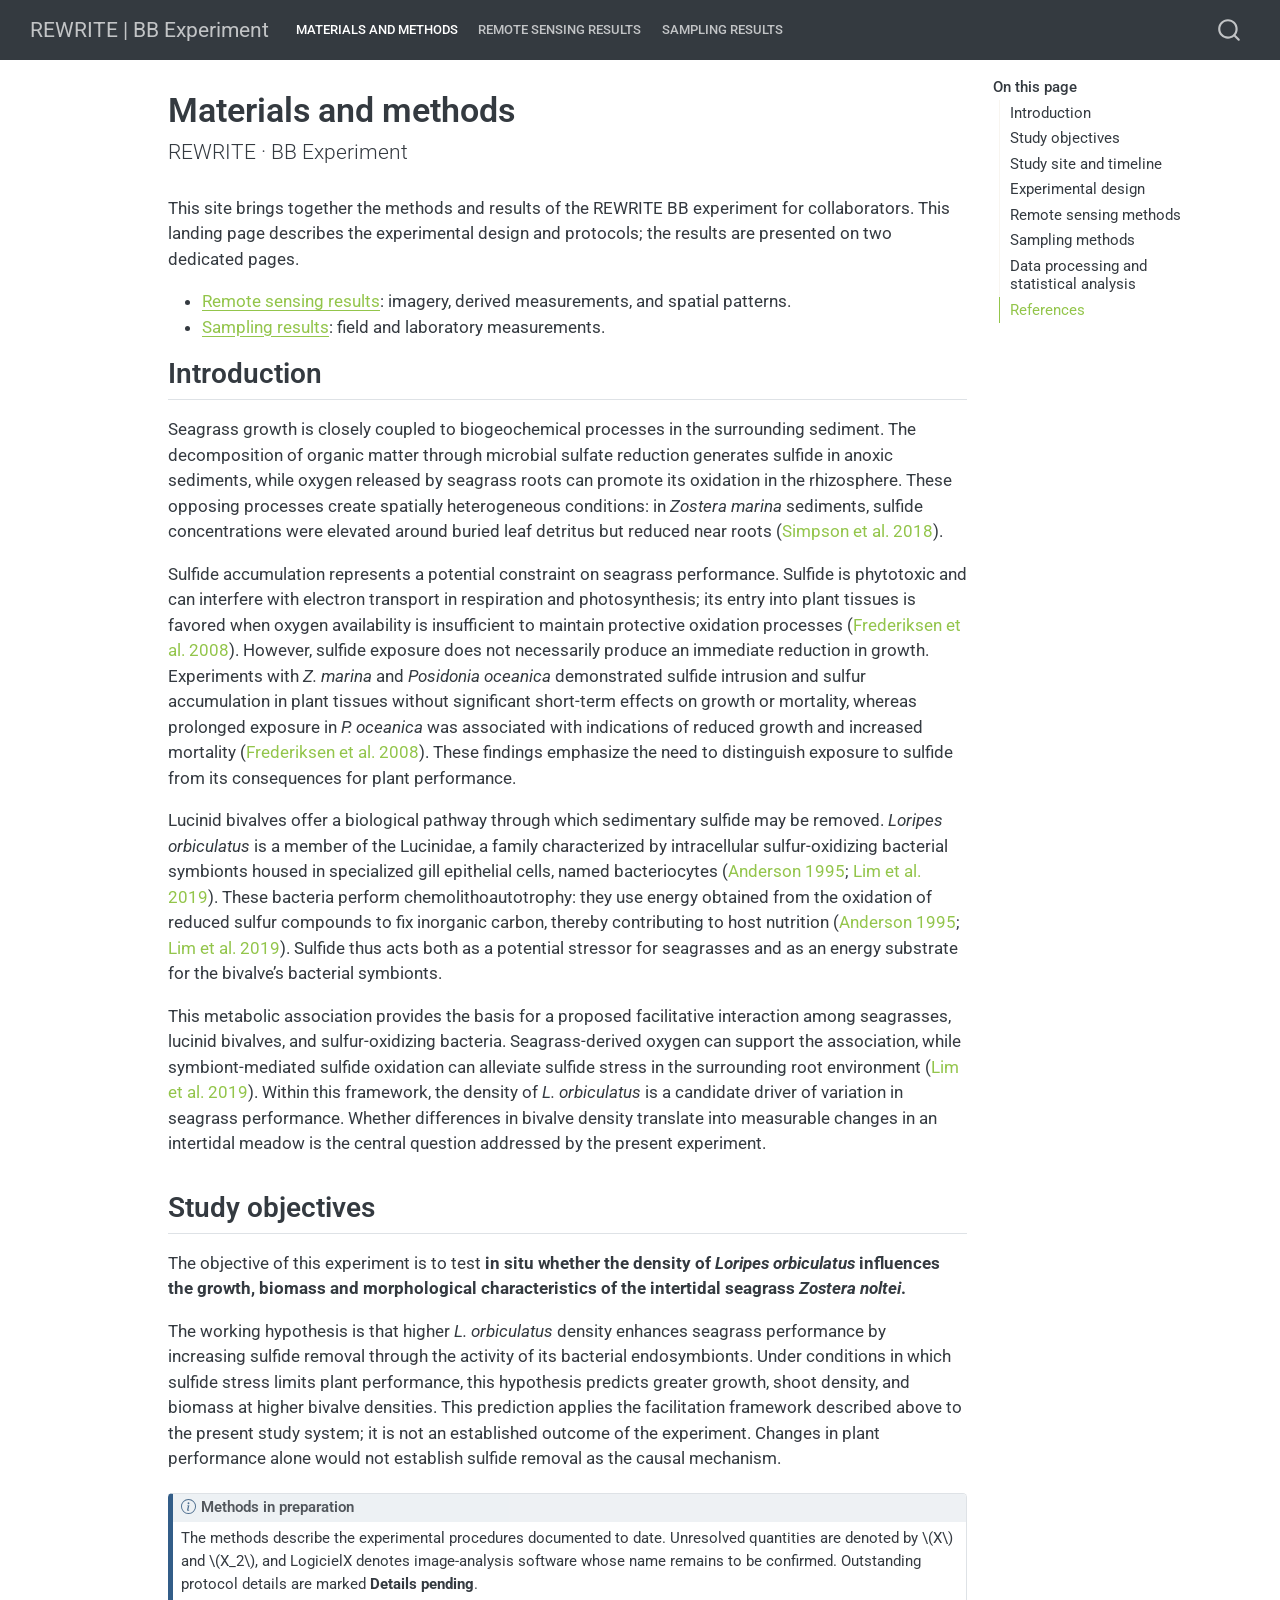
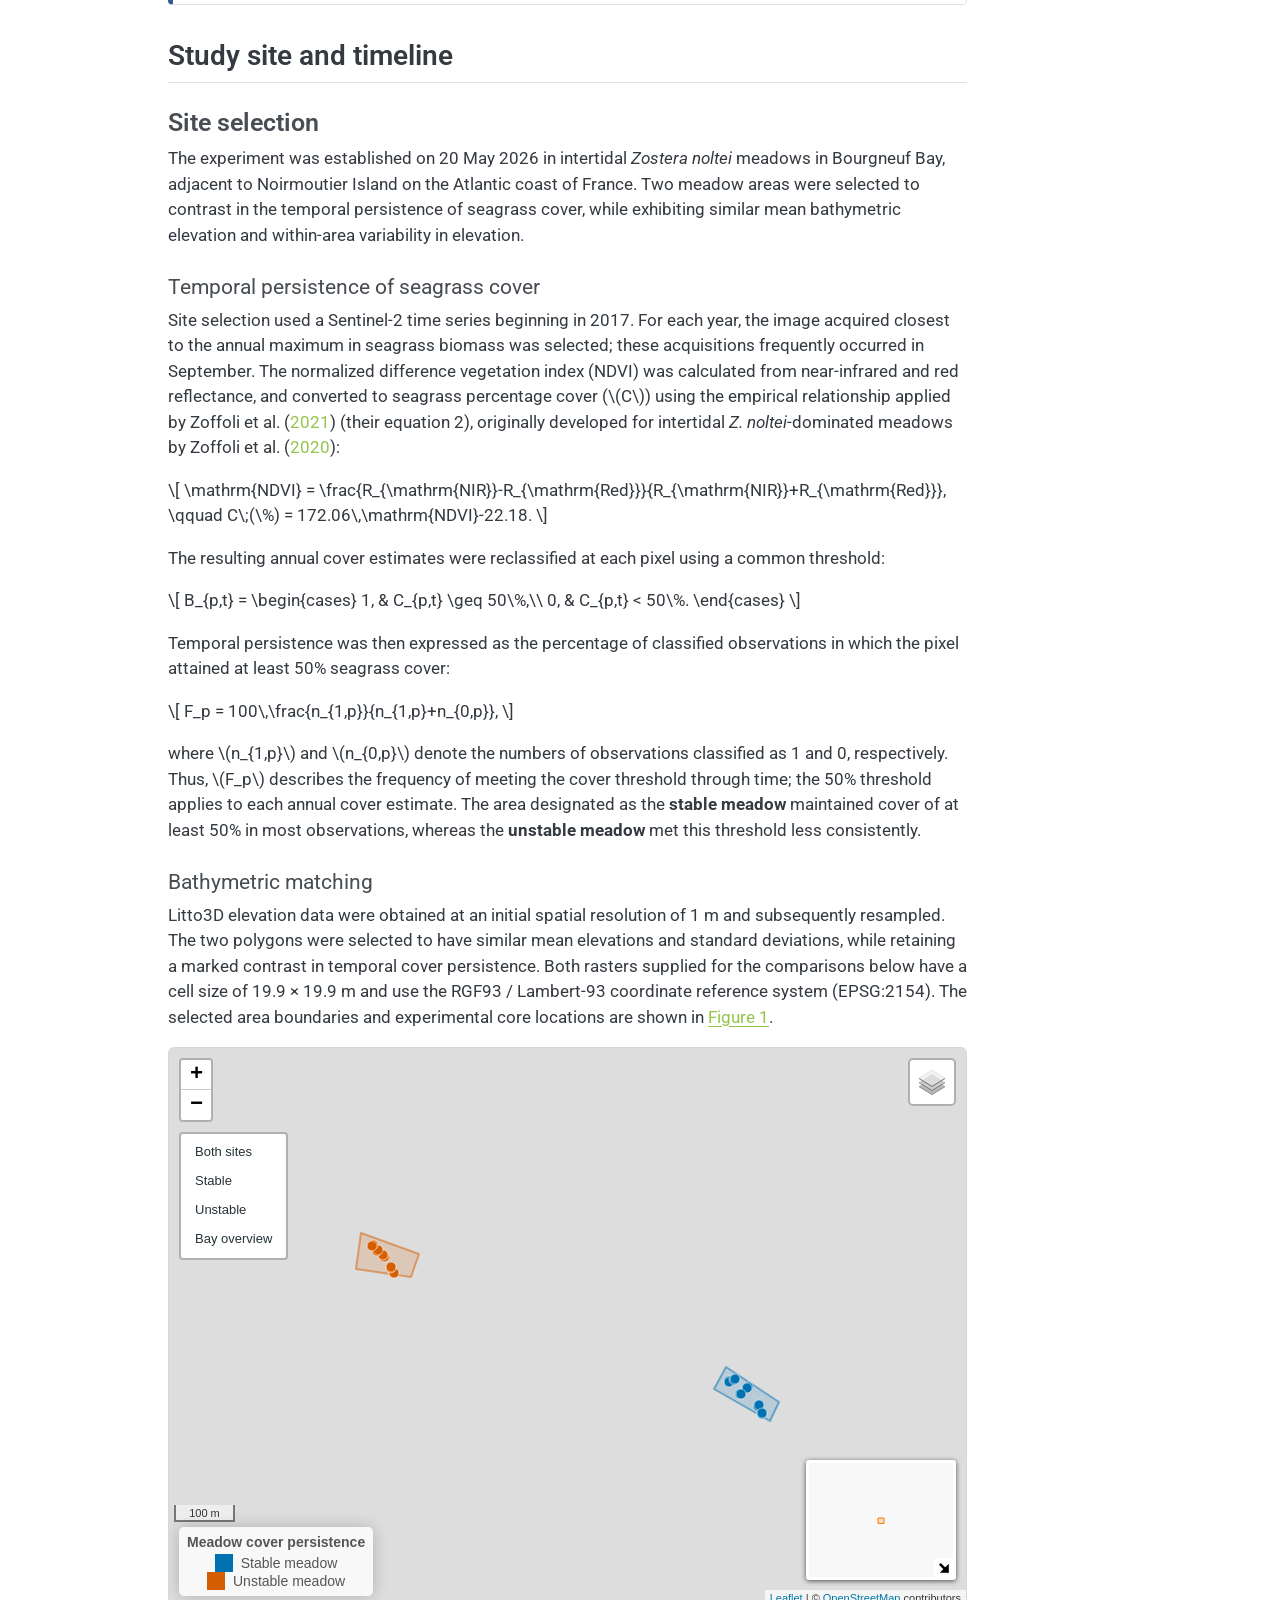
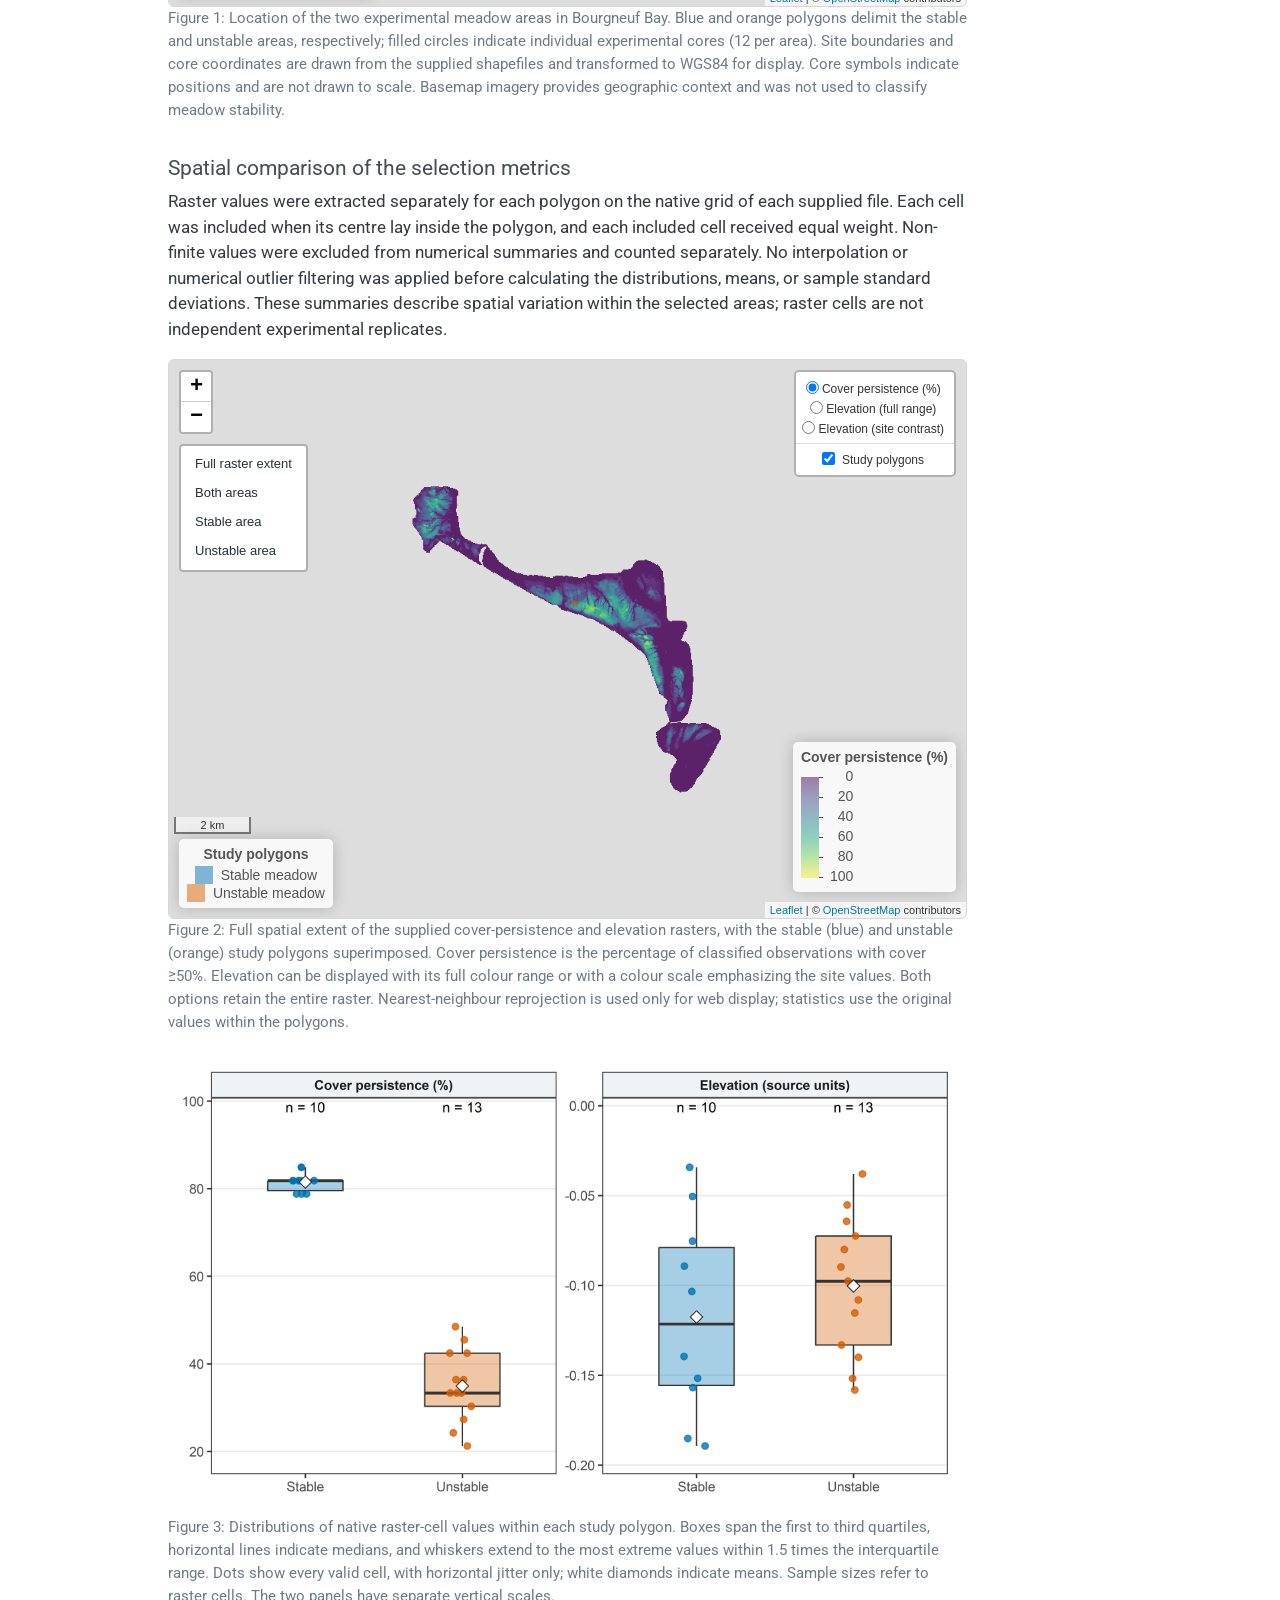
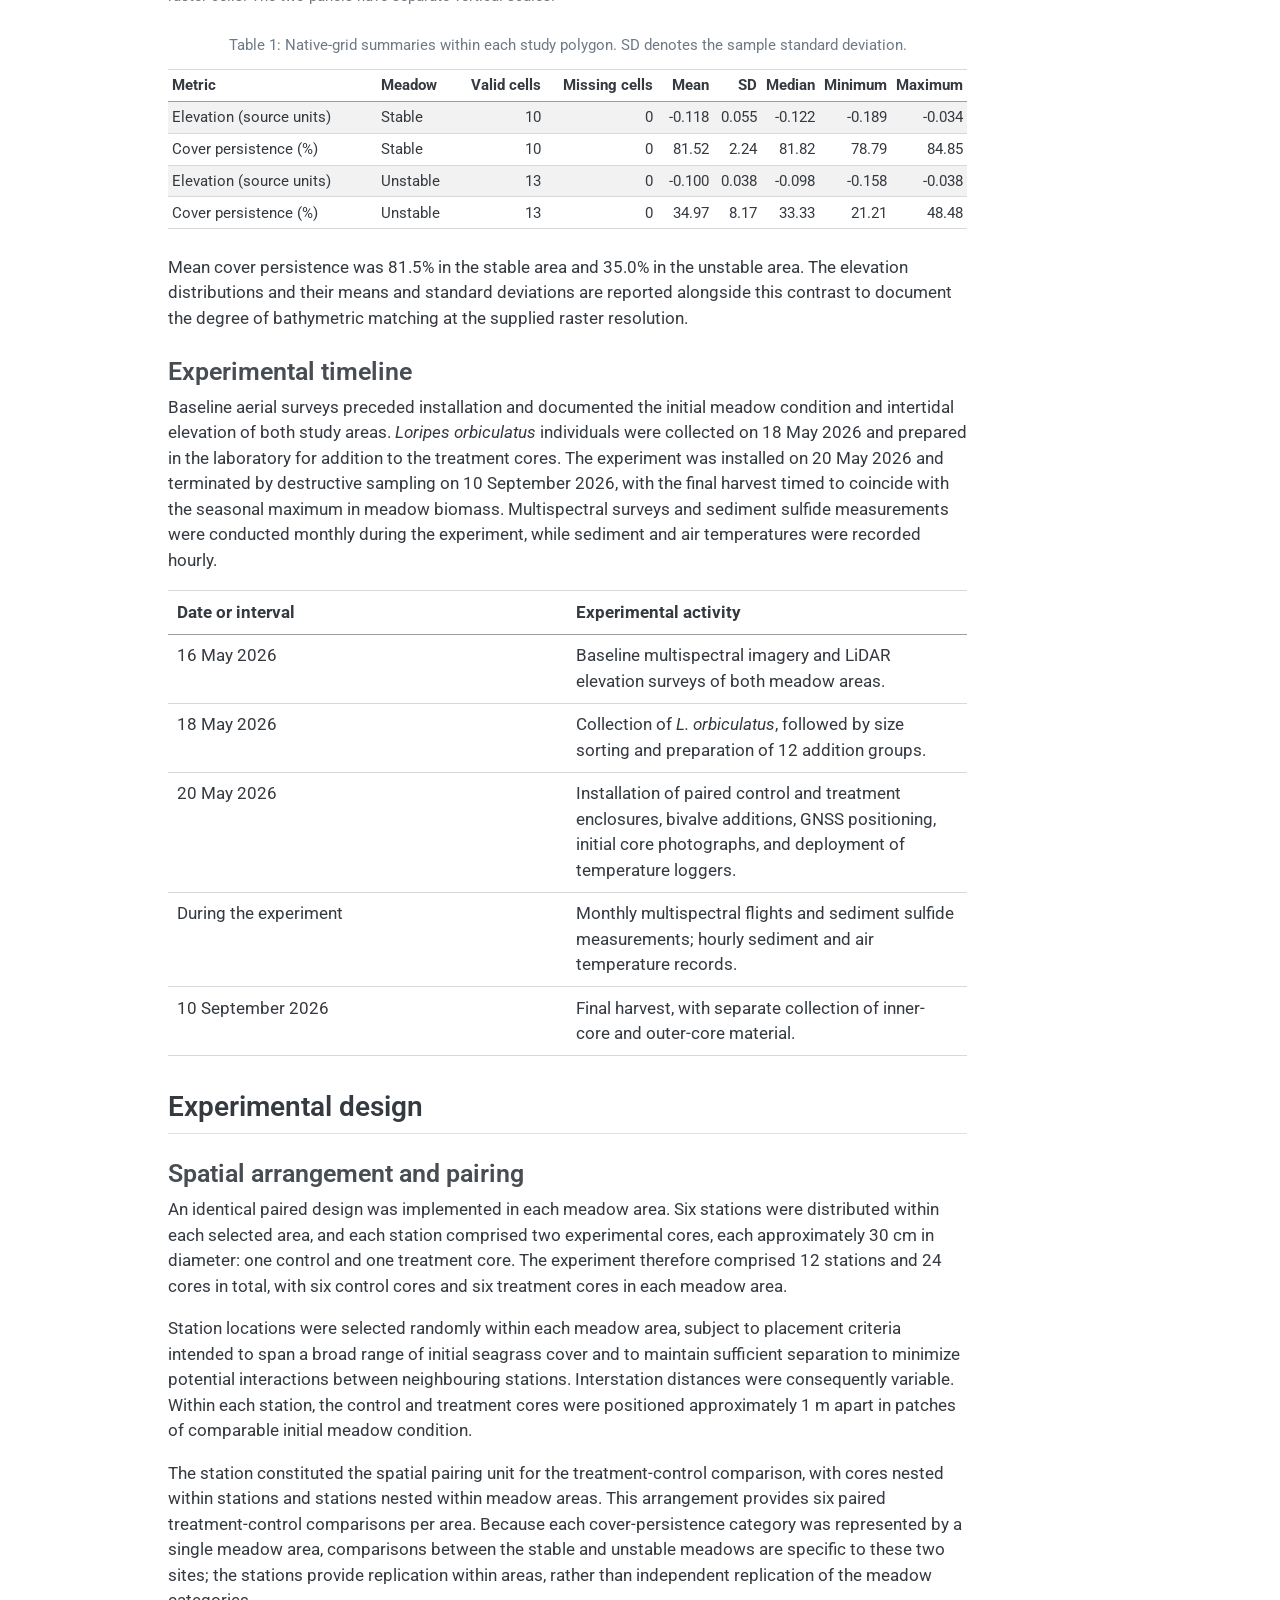
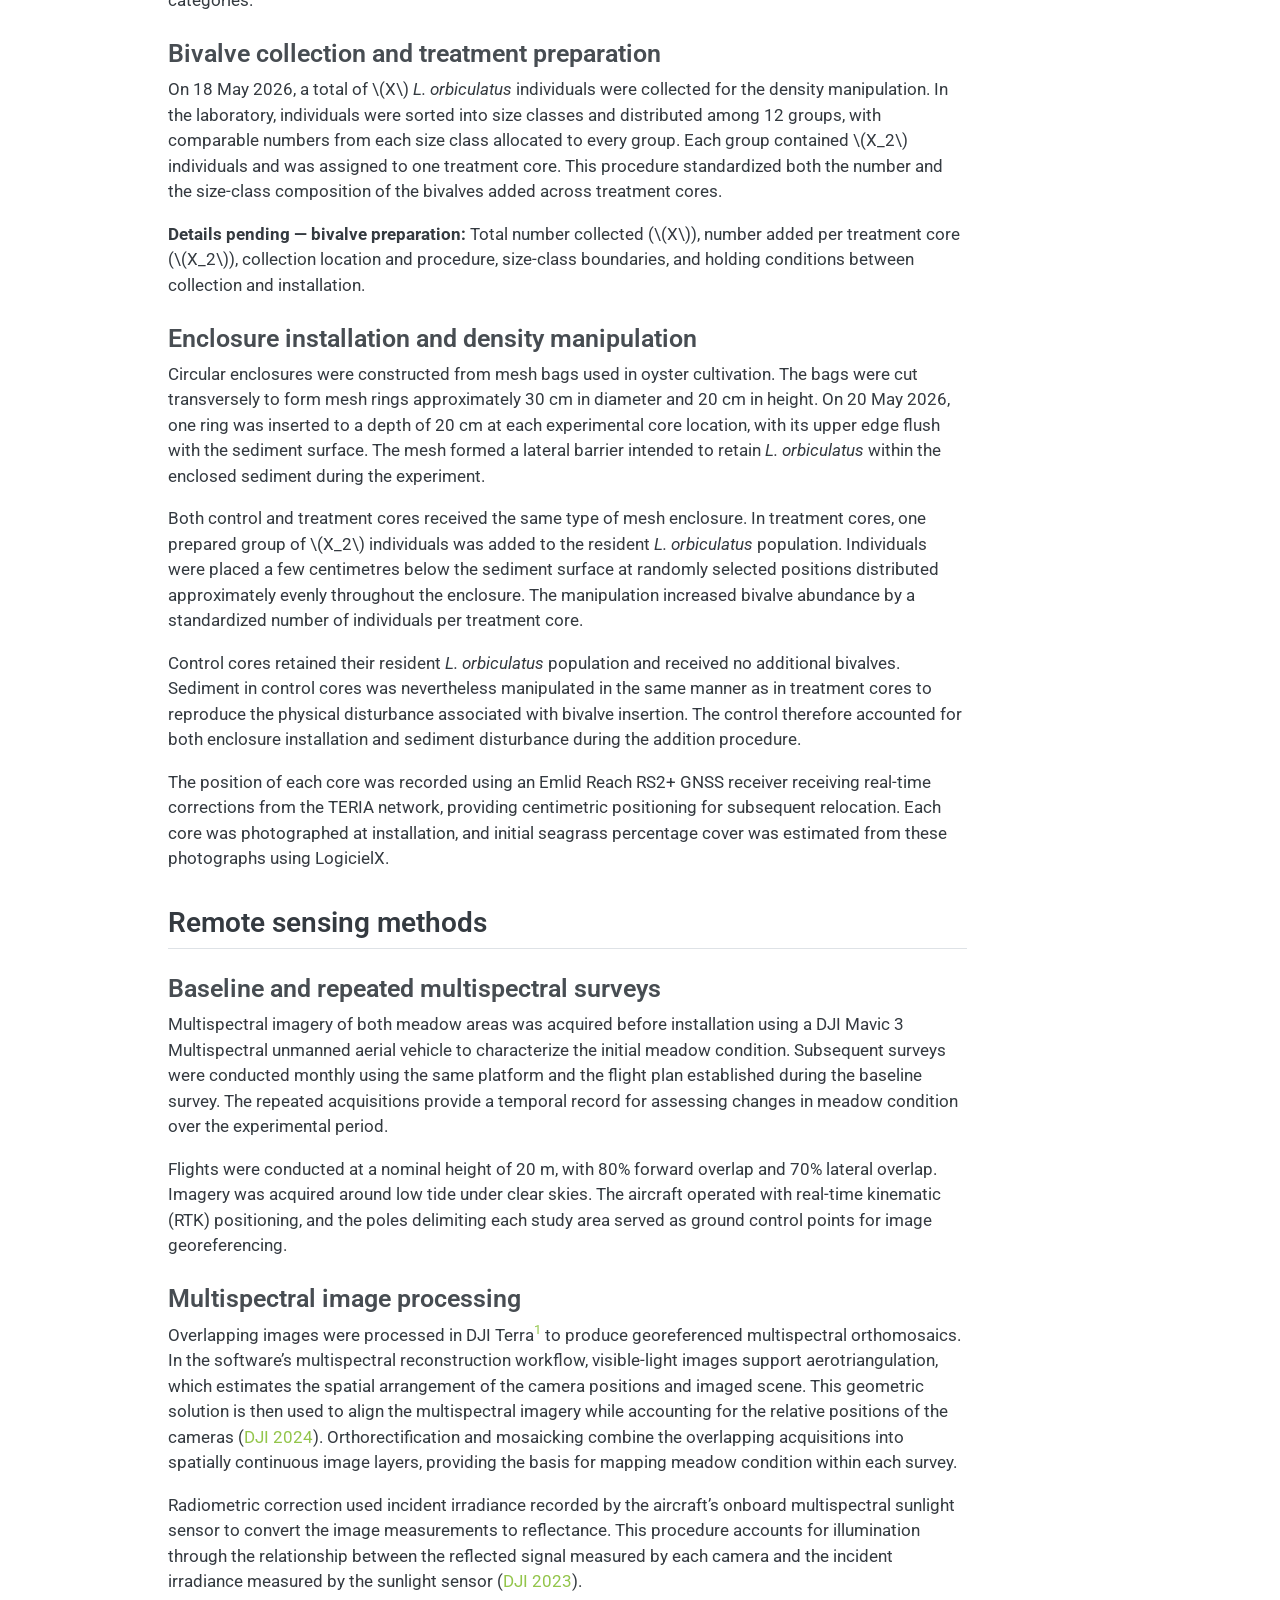
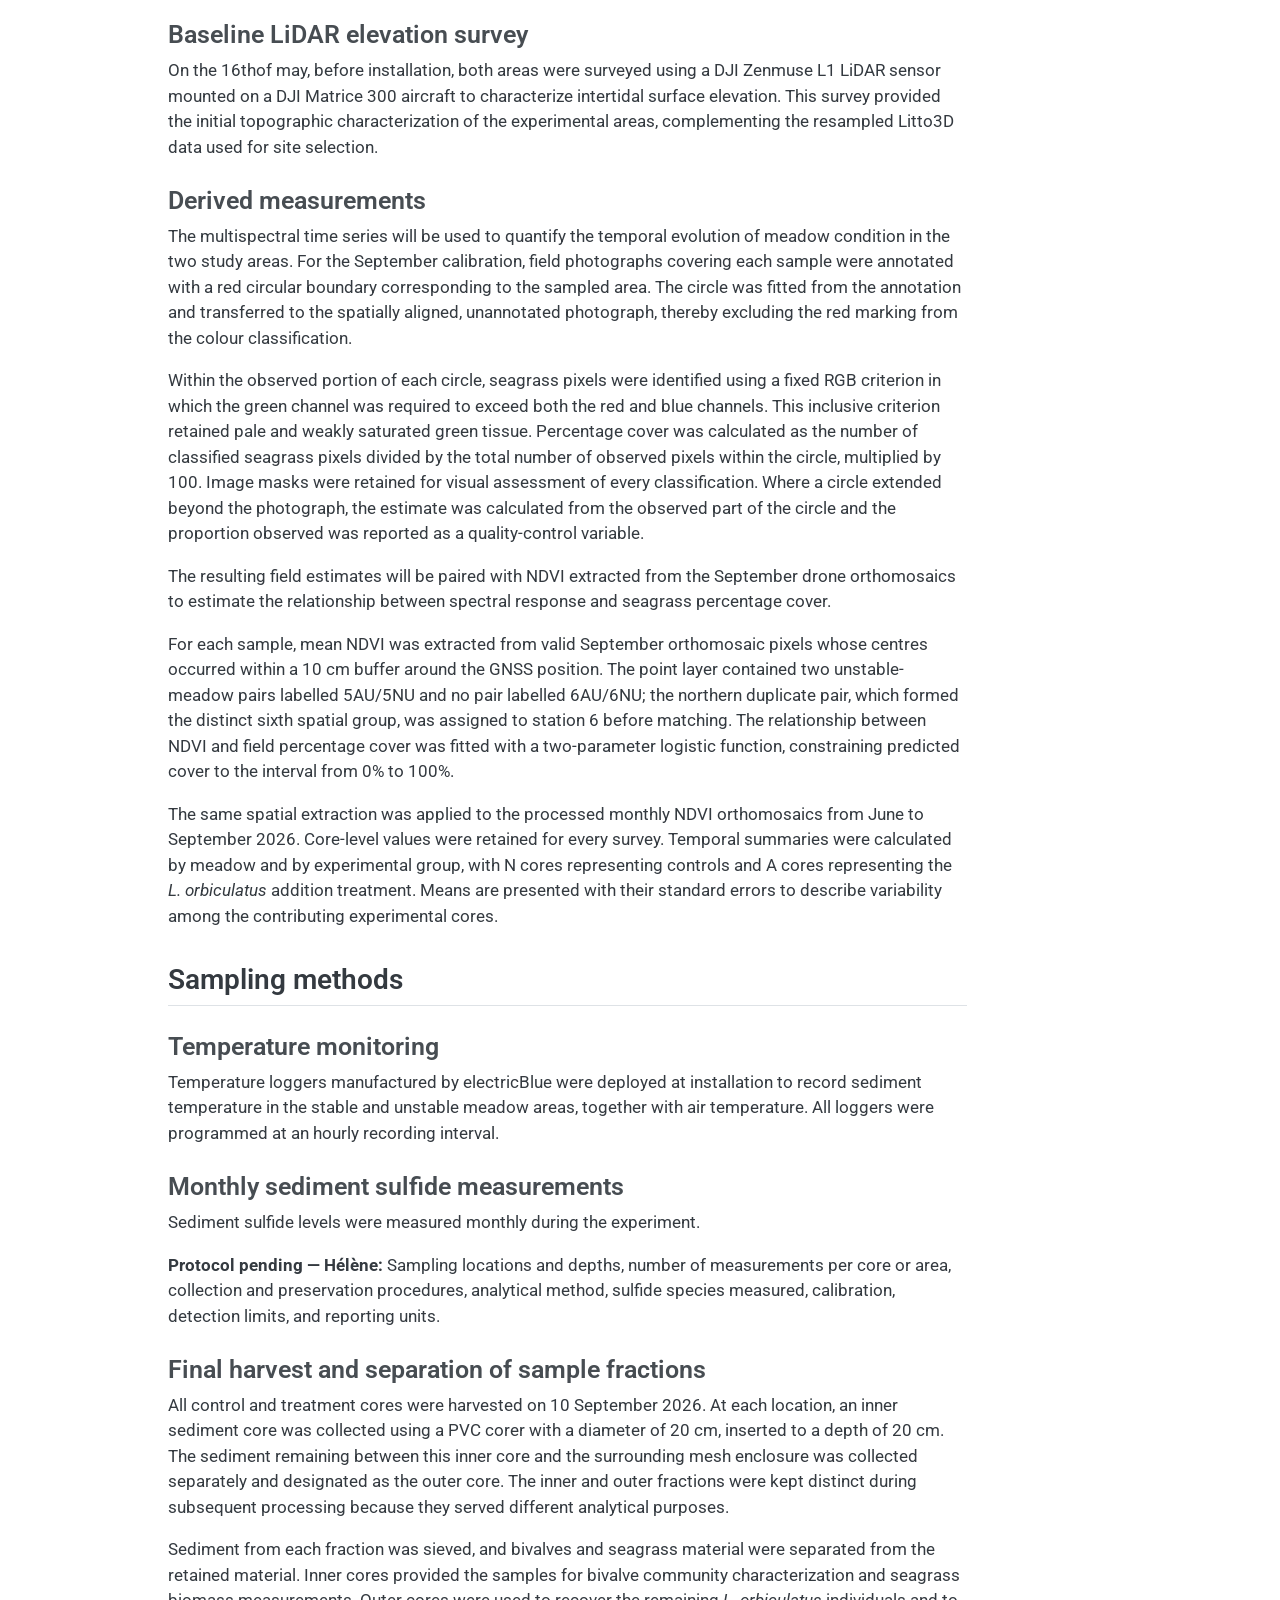
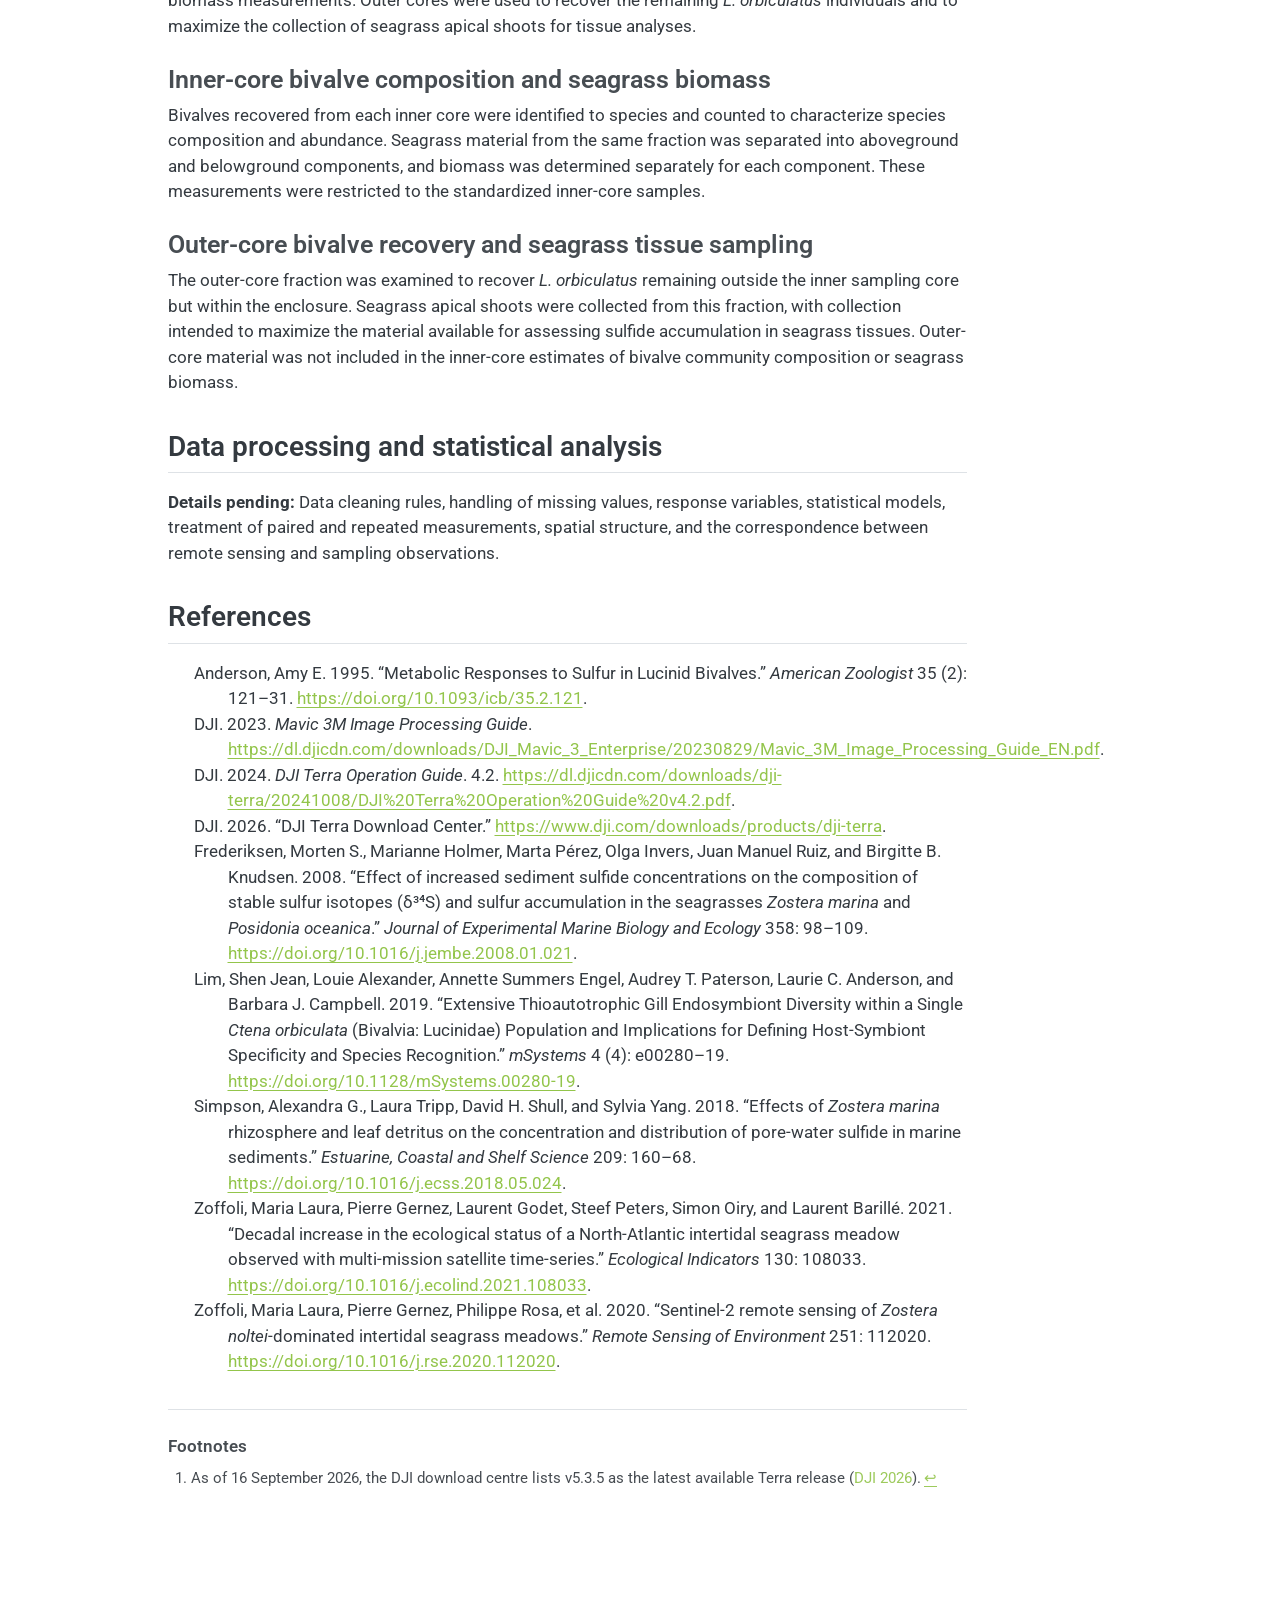
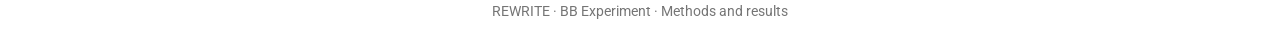
==== commit d2306ede: "Add new scripts for NDVI calibration, time series extraction, and seagrass cover estimation - Introd" ====
--- a/docs/index.html
+++ b/docs/index.html
@@ -524,7 +524,11 @@
 </section>
 <section id="derived-measurements" class="level3">
 <h3 class="anchored" data-anchor-id="derived-measurements">Derived measurements</h3>
-<p>The multispectral time series will be used to quantify the temporal evolution of meadow condition in the two study areas. The specific spectral indices, cover-estimation relationships, spatial units of extraction, and procedures linking imagery to individual experimental cores remain to be specified.</p>
+<p>The multispectral time series will be used to quantify the temporal evolution of meadow condition in the two study areas. For the September calibration, field photographs covering each sample were annotated with a red circular boundary corresponding to the sampled area. The circle was fitted from the annotation and transferred to the spatially aligned, unannotated photograph, thereby excluding the red marking from the colour classification.</p>
+<p>Within the observed portion of each circle, seagrass pixels were identified using a fixed RGB criterion in which the green channel was required to exceed both the red and blue channels. This inclusive criterion retained pale and weakly saturated green tissue. Percentage cover was calculated as the number of classified seagrass pixels divided by the total number of observed pixels within the circle, multiplied by 100. Image masks were retained for visual assessment of every classification. Where a circle extended beyond the photograph, the estimate was calculated from the observed part of the circle and the proportion observed was reported as a quality-control variable.</p>
+<p>The resulting field estimates will be paired with NDVI extracted from the September drone orthomosaics to estimate the relationship between spectral response and seagrass percentage cover.</p>
+<p>For each sample, mean NDVI was extracted from valid September orthomosaic pixels whose centres occurred within a 10 cm buffer around the GNSS position. The point layer contained two unstable-meadow pairs labelled 5AU/5NU and no pair labelled 6AU/6NU; the northern duplicate pair, which formed the distinct sixth spatial group, was assigned to station 6 before matching. The relationship between NDVI and field percentage cover was fitted with a two-parameter logistic function, constraining predicted cover to the interval from 0% to 100%.</p>
+<p>The same spatial extraction was applied to the processed monthly NDVI orthomosaics from June to September 2026. Core-level values were retained for every survey. Temporal summaries were calculated by meadow and by experimental group, with N cores representing controls and A cores representing the <em>L. orbiculatus</em> addition treatment. Means are presented with their standard errors to describe variability among the contributing experimental cores.</p>
 </section>
 </section>
 <section id="sampling-methods" class="level2">
--- a/docs/styles.css
+++ b/docs/styles.css
@@ -28,3 +28,71 @@
   background: #edf2f5;
   outline: 2px solid #0072b2;
 }
+
+.cover-table-wrap {
+  margin: 1rem 0 0.5rem;
+  max-height: 15.1rem;
+  overflow: auto;
+  border-bottom: 1px solid #d9d9d9;
+}
+
+.cover-table {
+  width: 100%;
+  border-collapse: collapse;
+  font-variant-numeric: tabular-nums;
+}
+
+.cover-table th,
+.cover-table td {
+  border-bottom: 1px solid #d9d9d9;
+  padding: 0.45rem 0.6rem;
+  text-align: right;
+  white-space: nowrap;
+  height: 2.5rem;
+}
+
+.cover-table thead th {
+  position: sticky;
+  top: 0;
+  z-index: 1;
+  background: var(--bs-body-bg, #fff);
+}
+
+.cover-table th:first-child,
+.cover-table td:first-child,
+.cover-table th:nth-child(3),
+.cover-table td:nth-child(3),
+.cover-table th:nth-child(4),
+.cover-table td:nth-child(4),
+.cover-table th:last-child,
+.cover-table td:last-child {
+  text-align: left;
+}
+
+.cover-gallery {
+  display: grid;
+  grid-template-columns: repeat(auto-fit, minmax(220px, 1fr));
+  gap: 1rem;
+  margin: 1rem 0 2rem;
+}
+
+.cover-mask {
+  margin: 0;
+  overflow: hidden;
+  border: 1px solid #d7d7d7;
+  border-radius: 6px;
+  background: #fff;
+}
+
+.cover-mask img {
+  display: block;
+  width: 100%;
+  aspect-ratio: 1 / 1;
+  object-fit: contain;
+  background: #f2f2f2;
+}
+
+.cover-mask figcaption {
+  padding: 0.55rem 0.7rem;
+  font-size: 0.9rem;
+}
